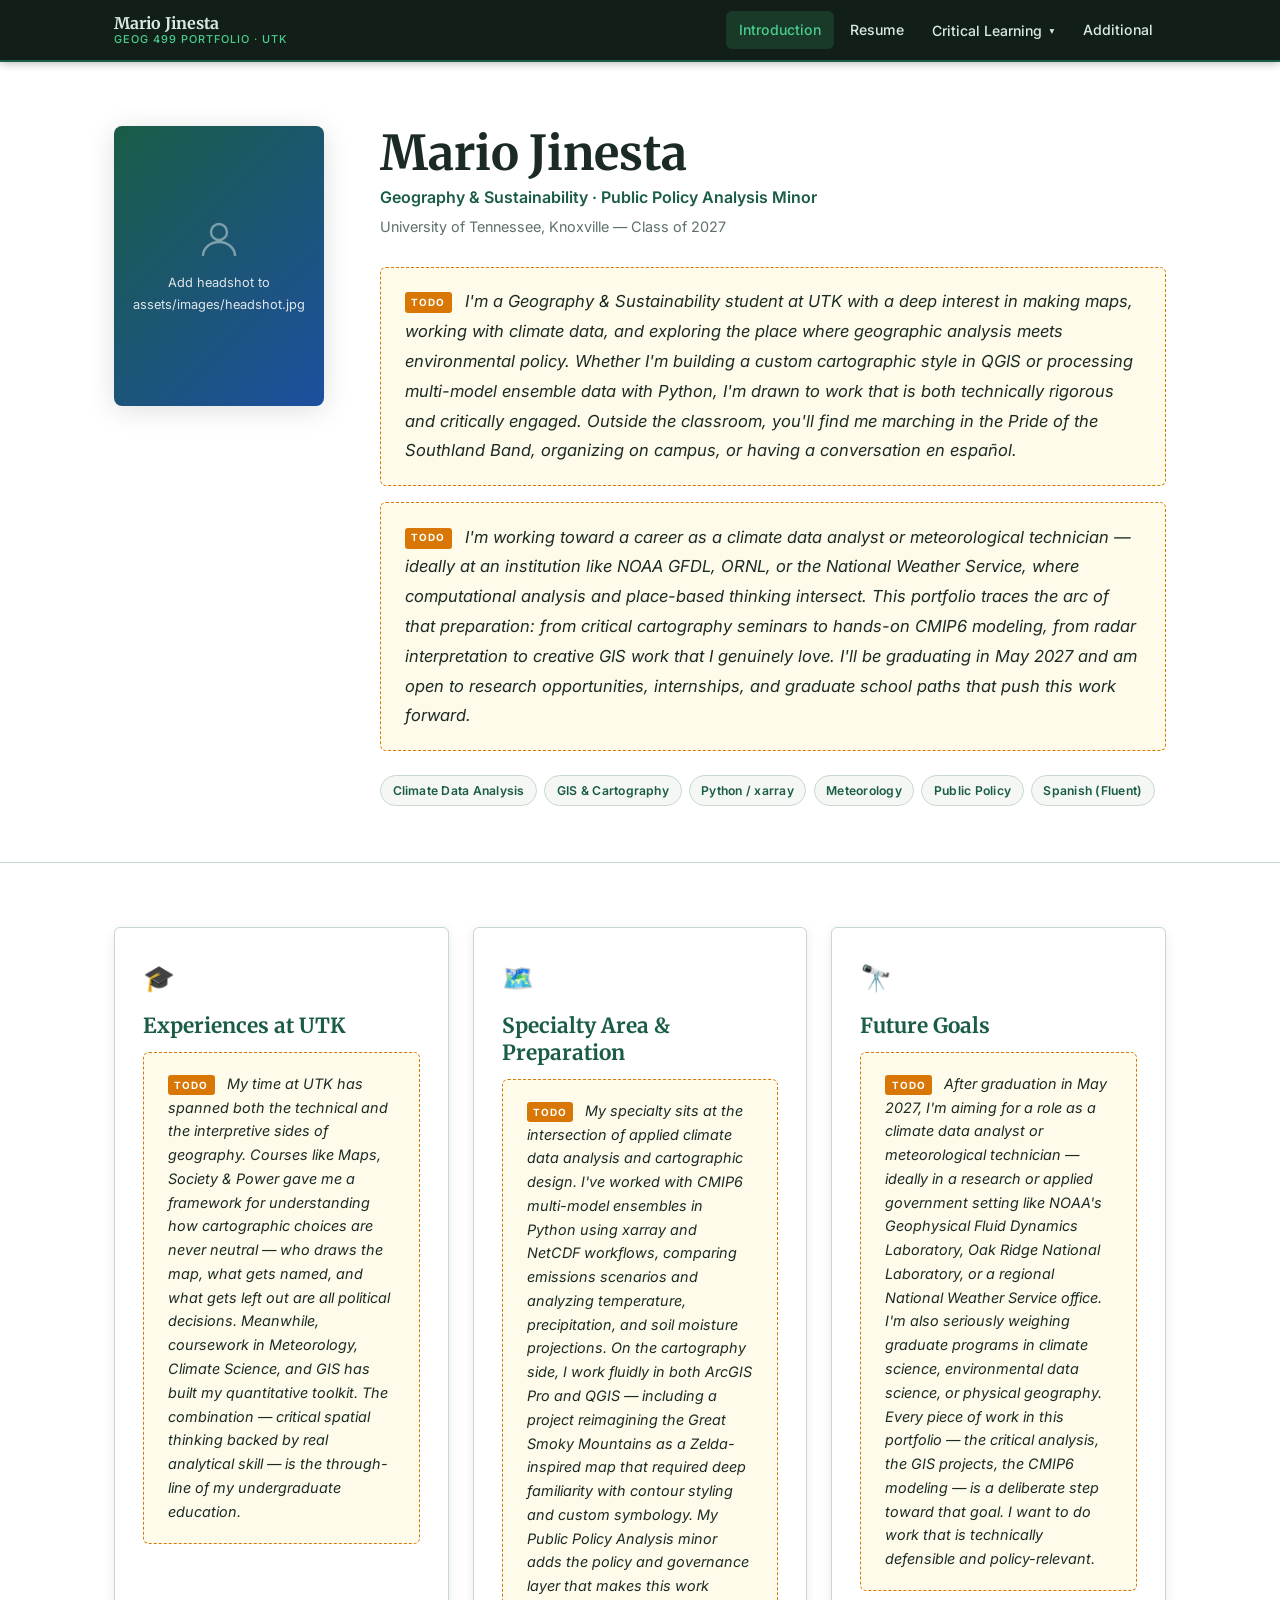
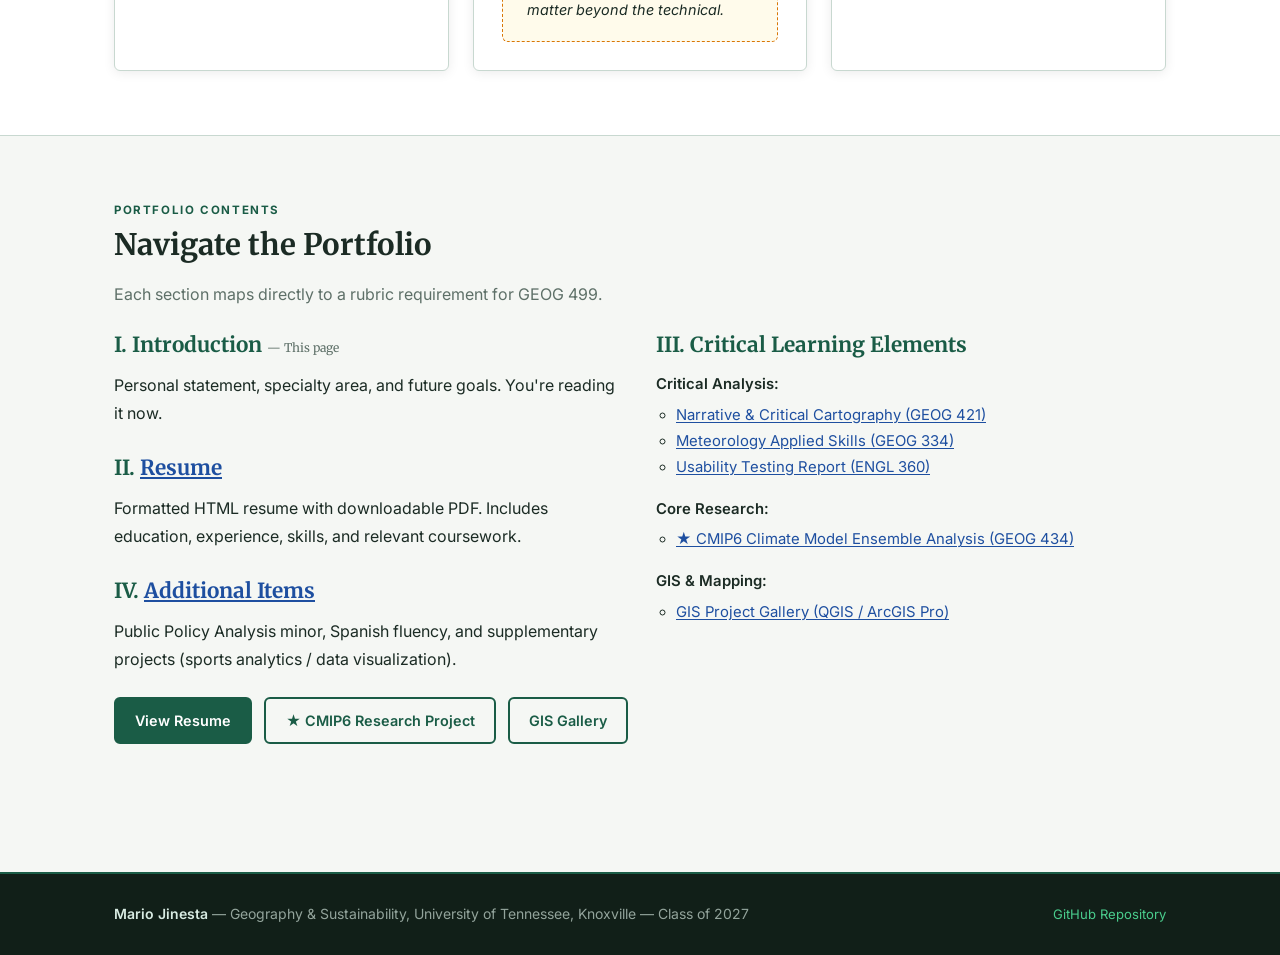
==== index.html @ cf000ffb "initial portfolio commit" ====
<!DOCTYPE html>
<html lang="en">
<head>
  <meta charset="UTF-8">
  <meta name="viewport" content="width=device-width, initial-scale=1.0">
  <title>Mario Jinesta — GEOG 499 Portfolio</title>
  <meta name="description" content="Electronic portfolio of Mario Jinesta, Geography &amp; Sustainability, University of Tennessee Knoxville, Class of 2027.">
  <link rel="preconnect" href="https://fonts.googleapis.com">
  <link rel="preconnect" href="https://fonts.gstatic.com" crossorigin>
  <link href="https://fonts.googleapis.com/css2?family=Merriweather:ital,wght@0,400;0,700;1,400&family=Inter:wght@400;500;600;700&display=swap" rel="stylesheet">
  <link rel="stylesheet" href="css/style.css">
</head>
<body>

<!-- ═══════════════════════════════════════ NAVIGATION ═══ -->
<nav class="site-nav" aria-label="Main navigation">
  <div class="nav-inner">
    <a href="index.html" class="nav-brand">
      Mario Jinesta
      <span>GEOG 499 Portfolio · UTK</span>
    </a>
    <ul class="nav-links" role="list">
      <li><a href="index.html" class="active">Introduction</a></li>
      <li><a href="resume.html">Resume</a></li>
      <li>
        <button class="nav-dropdown-btn" aria-expanded="false" aria-haspopup="true">
          Critical Learning <span class="nav-arrow">▾</span>
        </button>
        <ul class="dropdown-menu" role="list">
          <li class="dropdown-divider">Critical Analysis</li>
          <li><a href="projects/cartography.html">Narrative &amp; Critical Cartography</a></li>
          <li><a href="projects/meteorology.html">Meteorology Applied Skills</a></li>
          <li><a href="projects/usability.html">Usability Testing Report</a></li>
          <li class="dropdown-divider">Core Research</li>
          <li><a href="projects/cmip6.html"><span class="drop-star">★ </span>CMIP6 Climate Analysis</a></li>
          <li class="dropdown-divider">GIS &amp; Mapping</li>
          <li><a href="projects/gis.html">GIS Project Gallery</a></li>
        </ul>
      </li>
      <li><a href="additional.html">Additional</a></li>
    </ul>
    <button class="nav-hamburger" aria-label="Toggle navigation menu" aria-expanded="false">
      <span></span><span></span><span></span>
    </button>
  </div>
</nav>

<!-- ═══════════════════════════════════════════ HERO ═══ -->
<section class="hero" aria-label="Introduction">
  <div class="hero-inner container">

    <!-- Photo -->
    <div class="hero-photo">
      <!-- TODO: [MJ] Replace with your actual headshot.
           Rename your photo file to "headshot.jpg" (or .png/.webp)
           and place it in assets/images/. Then swap the placeholder
           div below for: <img src="assets/images/headshot.jpg" alt="Mario Jinesta"> -->
      <div class="hero-photo-ph" role="img" aria-label="Headshot placeholder">
        <svg width="48" height="48" viewBox="0 0 24 24" fill="none" stroke="currentColor" stroke-width="1.2" aria-hidden="true">
          <circle cx="12" cy="8" r="4"/><path d="M4 20c0-4 3.6-7 8-7s8 3 8 7"/>
        </svg>
        <span>Add headshot to<br>assets/images/headshot.jpg</span>
      </div>
    </div>

    <!-- Text -->
    <div class="hero-content">
      <h1 class="hero-name">Mario Jinesta</h1>
      <p class="hero-subtitle">Geography &amp; Sustainability · Public Policy Analysis Minor</p>
      <p class="hero-institution">University of Tennessee, Knoxville &mdash; Class of 2027</p>

      <div class="hero-bio">
        <!-- TODO: [MJ] Replace the two placeholder paragraphs below with your personal statement.
             Keep it to 2 paragraphs max. First: who you are, what you study, what excites you
             (maps, climate data, the intersection of geography/policy/environment, Spanish fluency,
             marching band, organizing). Second: forward-looking — where you want to go. -->
        <p class="placeholder">
          I'm a Geography &amp; Sustainability student at UTK with a deep interest in making maps, working with climate data, and exploring the place where geographic analysis meets environmental policy. Whether I'm building a custom cartographic style in QGIS or processing multi-model ensemble data with Python, I'm drawn to work that is both technically rigorous and critically engaged. Outside the classroom, you'll find me marching in the Pride of the Southland Band, organizing on campus, or having a conversation en español.
        </p>
        <p class="placeholder">
          I'm working toward a career as a climate data analyst or meteorological technician — ideally at an institution like NOAA GFDL, ORNL, or the National Weather Service, where computational analysis and place-based thinking intersect. This portfolio traces the arc of that preparation: from critical cartography seminars to hands-on CMIP6 modeling, from radar interpretation to creative GIS work that I genuinely love. I'll be graduating in May 2027 and am open to research opportunities, internships, and graduate school paths that push this work forward.
        </p>
      </div>

      <div class="hero-tags" aria-label="Areas of focus">
        <span class="tag">Climate Data Analysis</span>
        <span class="tag">GIS &amp; Cartography</span>
        <span class="tag">Python / xarray</span>
        <span class="tag">Meteorology</span>
        <span class="tag">Public Policy</span>
        <span class="tag">Spanish (Fluent)</span>
      </div>
    </div>

  </div>
</section>

<!-- ══════════════════════════ THREE SUBSECTIONS (CARDS) ═══ -->
<section class="section section--alt" aria-labelledby="subsections-heading">
  <div class="container">
    <h2 id="subsections-heading" class="visually-hidden">About</h2>
    <div class="grid-3">

      <!-- Card 1: Experiences at UTK -->
      <article class="card">
        <div class="card-icon" aria-hidden="true">🎓</div>
        <h3>Experiences at UTK</h3>
        <!-- TODO: [MJ] One paragraph going a layer deeper on your coursework:
             Maps Society & Power, Meteorology, Climate Science, GIS.
             Emphasize the through-line of being both technical and critical. -->
        <p class="placeholder">
          My time at UTK has spanned both the technical and the interpretive sides of geography. Courses like Maps, Society &amp; Power gave me a framework for understanding how cartographic choices are never neutral — who draws the map, what gets named, and what gets left out are all political decisions. Meanwhile, coursework in Meteorology, Climate Science, and GIS has built my quantitative toolkit. The combination — critical spatial thinking backed by real analytical skill — is the through-line of my undergraduate education.
        </p>
      </article>

      <!-- Card 2: Specialty Area & Preparation -->
      <article class="card">
        <div class="card-icon" aria-hidden="true">🗺️</div>
        <h3>Specialty Area &amp; Preparation</h3>
        <!-- TODO: [MJ] One paragraph on applied climate data analysis and cartographic design.
             Mention Python/xarray/CMIP6, ArcGIS/QGIS, the Zelda/Smokies map,
             meteorology skills, policy minor. -->
        <p class="placeholder">
          My specialty sits at the intersection of applied climate data analysis and cartographic design. I've worked with CMIP6 multi-model ensembles in Python using xarray and NetCDF workflows, comparing emissions scenarios and analyzing temperature, precipitation, and soil moisture projections. On the cartography side, I work fluidly in both ArcGIS Pro and QGIS — including a project reimagining the Great Smoky Mountains as a Zelda-inspired map that required deep familiarity with contour styling and custom symbology. My Public Policy Analysis minor adds the policy and governance layer that makes this work matter beyond the technical.
        </p>
      </article>

      <!-- Card 3: Future Goals -->
      <article class="card">
        <div class="card-icon" aria-hidden="true">🔭</div>
        <h3>Future Goals</h3>
        <!-- TODO: [MJ] One paragraph on your career direction:
             Climate data analyst, meteorological technician, NOAA GFDL,
             ORNL, NWS, possible grad school. Show how the portfolio builds toward it. -->
        <p class="placeholder">
          After graduation in May 2027, I'm aiming for a role as a climate data analyst or meteorological technician — ideally in a research or applied government setting like NOAA's Geophysical Fluid Dynamics Laboratory, Oak Ridge National Laboratory, or a regional National Weather Service office. I'm also seriously weighing graduate programs in climate science, environmental data science, or physical geography. Every piece of work in this portfolio — the critical analysis, the GIS projects, the CMIP6 modeling — is a deliberate step toward that goal. I want to do work that is technically defensible and policy-relevant.
        </p>
      </article>

    </div>
  </div>
</section>

<!-- ════════════════════════════════ PORTFOLIO OVERVIEW ═══ -->
<section class="section" aria-labelledby="portfolio-nav-heading">
  <div class="container">
    <span class="section-label">Portfolio Contents</span>
    <h2 id="portfolio-nav-heading">Navigate the Portfolio</h2>
    <p class="text-muted mb-3">Each section maps directly to a rubric requirement for GEOG 499.</p>

    <div class="grid-2">
      <div>
        <h3 style="color:var(--col-primary); margin-bottom:.75rem;">I. Introduction <small style="font-size:.75rem; font-weight:400; color:var(--col-text-muted);">— This page</small></h3>
        <p>Personal statement, specialty area, and future goals. You're reading it now.</p>

        <h3 style="color:var(--col-primary); margin-bottom:.75rem; margin-top:1.75rem;">II. <a href="resume.html">Resume</a></h3>
        <p>Formatted HTML resume with downloadable PDF. Includes education, experience, skills, and relevant coursework.</p>

        <h3 style="color:var(--col-primary); margin-bottom:.75rem; margin-top:1.75rem;">IV. <a href="additional.html">Additional Items</a></h3>
        <p>Public Policy Analysis minor, Spanish fluency, and supplementary projects (sports analytics / data visualization).</p>
      </div>

      <div>
        <h3 style="color:var(--col-primary); margin-bottom:.75rem;">III. Critical Learning Elements</h3>
        <ul style="font-size:.93rem; list-style:none; padding:0; display:flex; flex-direction:column; gap:.5rem;">
          <li><strong>Critical Analysis:</strong>
            <ul style="padding-left:1.25rem; margin-top:.3rem;">
              <li><a href="projects/cartography.html">Narrative &amp; Critical Cartography (GEOG 421)</a></li>
              <li><a href="projects/meteorology.html">Meteorology Applied Skills (GEOG 334)</a></li>
              <li><a href="projects/usability.html">Usability Testing Report (ENGL 360)</a></li>
            </ul>
          </li>
          <li style="margin-top:.5rem;"><strong>Core Research:</strong>
            <ul style="padding-left:1.25rem; margin-top:.3rem;">
              <li><a href="projects/cmip6.html">★ CMIP6 Climate Model Ensemble Analysis (GEOG 434)</a></li>
            </ul>
          </li>
          <li style="margin-top:.5rem;"><strong>GIS &amp; Mapping:</strong>
            <ul style="padding-left:1.25rem; margin-top:.3rem;">
              <li><a href="projects/gis.html">GIS Project Gallery (QGIS / ArcGIS Pro)</a></li>
            </ul>
          </li>
        </ul>
      </div>
    </div>

    <div class="btn-group">
      <a href="resume.html" class="btn btn-primary">View Resume</a>
      <a href="projects/cmip6.html" class="btn btn-outline">★ CMIP6 Research Project</a>
      <a href="projects/gis.html" class="btn btn-outline">GIS Gallery</a>
    </div>
  </div>
</section>

<!-- ══════════════════════════════════════════ FOOTER ═══ -->
<footer class="site-footer">
  <div class="footer-inner">
    <div class="footer-left">
      <strong>Mario Jinesta</strong> &mdash; Geography &amp; Sustainability, University of Tennessee, Knoxville &mdash; Class of 2027
    </div>
    <div class="footer-right">
      <!-- TODO: [MJ] Replace USERNAME with your GitHub username -->
      <a href="https://github.com/USERNAME/portfolio" target="_blank" rel="noopener">GitHub Repository</a>
    </div>
  </div>
</footer>

<script src="js/main.js"></script>
</body>
</html>
---- css/style.css ----
/* ============================================================
   GEOG 499 Portfolio — Mario Jinesta, UTK
   style.css
   ============================================================ */

/* ── 1. Variables ─────────────────────────────────────────── */
:root {
  --col-bg:          #f5f7f4;
  --col-surface:     #ffffff;
  --col-text:        #1b2b24;
  --col-text-muted:  #5e7068;
  --col-primary:     #1a5c46;
  --col-primary-h:   #135038;
  --col-accent:      #1e4fa0;
  --col-accent-lt:   #e8f0fc;
  --col-border:      #c8d8d0;
  --col-nav:         #111f18;
  --col-nav-text:    #d8ebe2;
  --col-nav-accent:  #4acd8d;
  --col-ph-bg:       #fffbeb;
  --col-ph-border:   #d97706;

  --font-heading: 'Merriweather', Georgia, 'Times New Roman', serif;
  --font-body:    'Inter', system-ui, -apple-system, sans-serif;

  --max-w:    1100px;
  --nav-h:    62px;
  --radius:   6px;
  --shadow:   0 2px 12px rgba(0,0,0,.08);
  --shadow-lg:0 4px 28px rgba(0,0,0,.13);
  --trans:    200ms ease;
}

/* ── 2. Reset & Base ──────────────────────────────────────── */
*, *::before, *::after { box-sizing: border-box; margin: 0; padding: 0; }
img, video { max-width: 100%; height: auto; display: block; }
a { color: var(--col-accent); text-decoration: underline; text-underline-offset: 2px; }
a:hover { color: var(--col-primary); }
ul, ol { padding-left: 1.5rem; }
html { scroll-behavior: smooth; font-size: 16px; }

body {
  background: var(--col-bg);
  color: var(--col-text);
  font-family: var(--font-body);
  font-size: 1rem;
  line-height: 1.75;
  padding-top: var(--nav-h);
}

/* ── 3. Typography ────────────────────────────────────────── */
h1, h2, h3, h4 {
  font-family: var(--font-heading);
  line-height: 1.3;
  color: var(--col-text);
  margin-bottom: .5em;
}
h1 { font-size: clamp(1.8rem, 4vw, 2.6rem); }
h2 { font-size: clamp(1.35rem, 3vw, 1.85rem); }
h3 { font-size: clamp(1.05rem, 2.5vw, 1.3rem); }
h4 { font-size: 1rem; font-weight: 700; }
p  { margin-bottom: 1rem; }
p:last-child { margin-bottom: 0; }
small { font-size: .85rem; color: var(--col-text-muted); }
strong { font-weight: 600; }

.section-label {
  font-size: .72rem;
  font-weight: 700;
  letter-spacing: .14em;
  text-transform: uppercase;
  color: var(--col-primary);
  display: block;
  margin-bottom: .4rem;
}

/* ── 4. Layout ────────────────────────────────────────────── */
.container { max-width: var(--max-w); margin: 0 auto; padding: 0 1.5rem; }
.section { padding: 4rem 0; }
.section + .section { border-top: 1px solid var(--col-border); }
.section--alt { background: var(--col-surface); }

.grid-3 {
  display: grid;
  grid-template-columns: repeat(3, 1fr);
  gap: 1.5rem;
}
.grid-2 {
  display: grid;
  grid-template-columns: 1fr 1fr;
  gap: 2rem;
  align-items: start;
}

/* ── 5. Navigation ────────────────────────────────────────── */
.site-nav {
  position: fixed;
  top: 0; left: 0; right: 0;
  height: var(--nav-h);
  background: var(--col-nav);
  z-index: 1000;
  display: flex;
  align-items: center;
  border-bottom: 2px solid var(--col-primary);
  box-shadow: 0 2px 8px rgba(0,0,0,.25);
}
.nav-inner {
  display: flex;
  align-items: center;
  justify-content: space-between;
  width: 100%;
  max-width: var(--max-w);
  margin: 0 auto;
  padding: 0 1.5rem;
}
.nav-brand {
  font-family: var(--font-heading);
  color: var(--col-nav-text);
  text-decoration: none;
  font-size: 1rem;
  font-weight: 700;
  line-height: 1.2;
}
.nav-brand span {
  display: block;
  font-family: var(--font-body);
  font-size: .68rem;
  font-weight: 500;
  color: var(--col-nav-accent);
  letter-spacing: .09em;
  text-transform: uppercase;
}
.nav-links {
  display: flex;
  align-items: center;
  gap: .15rem;
  list-style: none;
  padding: 0;
}
.nav-links > li { position: relative; }

.nav-links > li > a,
.nav-dropdown-btn {
  display: inline-flex;
  align-items: center;
  gap: .3rem;
  padding: .42rem .82rem;
  color: var(--col-nav-text);
  text-decoration: none;
  font-size: .88rem;
  font-weight: 500;
  border-radius: var(--radius);
  border: none;
  background: none;
  cursor: pointer;
  white-space: nowrap;
  transition: background var(--trans), color var(--trans);
  font-family: var(--font-body);
}
.nav-links > li > a:hover,
.nav-dropdown-btn:hover {
  background: rgba(255,255,255,.1);
  color: var(--col-nav-accent);
}
.nav-links > li > a.active { background: rgba(74,205,141,.15); color: var(--col-nav-accent); }
.nav-arrow { font-size: .6rem; margin-left: .15rem; transition: transform var(--trans); }
.nav-links li.open .nav-arrow { transform: rotate(180deg); }

/* Dropdown */
.dropdown-menu {
  position: absolute;
  top: calc(100% + 6px);
  left: 50%;
  transform: translateX(-50%);
  background: var(--col-surface);
  border: 1px solid var(--col-border);
  border-radius: var(--radius);
  box-shadow: var(--shadow-lg);
  min-width: 260px;
  display: none;
  padding: .5rem 0;
  z-index: 1001;
  list-style: none;
}
.nav-links li.open .dropdown-menu { display: block; }
.dropdown-menu li > a {
  display: block;
  padding: .48rem 1.2rem;
  color: var(--col-text);
  text-decoration: none;
  font-size: .875rem;
  font-weight: 500;
  transition: background var(--trans), color var(--trans);
  white-space: nowrap;
}
.dropdown-menu li > a:hover { background: var(--col-accent-lt); color: var(--col-accent); }
.dropdown-menu li > a.active { color: var(--col-primary); font-weight: 600; }

.dropdown-divider {
  padding: .55rem 1.2rem .2rem;
  font-size: .68rem;
  font-weight: 700;
  letter-spacing: .1em;
  text-transform: uppercase;
  color: var(--col-text-muted);
  border-top: 1px solid var(--col-border);
  margin-top: .2rem;
  pointer-events: none;
}
.dropdown-divider:first-child { border-top: none; margin-top: 0; }
.drop-star { color: var(--col-primary); }

/* Hamburger */
.nav-hamburger {
  display: none;
  flex-direction: column;
  gap: 5px;
  padding: 8px;
  background: none;
  border: none;
  cursor: pointer;
}
.nav-hamburger span {
  display: block;
  width: 24px;
  height: 2px;
  background: var(--col-nav-text);
  border-radius: 2px;
  transition: transform var(--trans), opacity var(--trans);
}

/* ── 6. Page Header ───────────────────────────────────────── */
.page-header {
  background: var(--col-nav);
  padding: 3rem 0 2.5rem;
}
.breadcrumb {
  display: flex;
  gap: .4rem;
  align-items: center;
  font-size: .78rem;
  color: rgba(216,235,226,.55);
  margin-bottom: .75rem;
}
.breadcrumb a { color: var(--col-nav-accent); text-decoration: none; }
.breadcrumb a:hover { text-decoration: underline; }
.breadcrumb-sep { opacity: .4; }
.page-header h1 { color: #fff; margin-bottom: .4rem; }
.page-meta {
  font-size: .875rem;
  color: var(--col-nav-accent);
  font-weight: 600;
  margin-bottom: .6rem;
}
.page-desc {
  color: rgba(216,235,226,.8);
  font-size: .97rem;
  max-width: 680px;
  line-height: 1.65;
}
.category-badge {
  display: inline-block;
  padding: .18rem .65rem;
  background: rgba(74,205,141,.18);
  border: 1px solid rgba(74,205,141,.35);
  color: var(--col-nav-accent);
  border-radius: 999px;
  font-size: .7rem;
  font-weight: 700;
  letter-spacing: .1em;
  text-transform: uppercase;
  margin-bottom: .75rem;
}

/* ── 7. Hero (Index Page) ─────────────────────────────────── */
.hero {
  background: var(--col-surface);
  padding: 4rem 0 3.5rem;
  border-bottom: 1px solid var(--col-border);
}
.hero-inner {
  display: flex;
  gap: 3.5rem;
  align-items: flex-start;
}
.hero-photo { flex-shrink: 0; width: 210px; }
.hero-photo img {
  width: 100%;
  border-radius: 8px;
  box-shadow: var(--shadow-lg);
  object-fit: cover;
  aspect-ratio: 3/4;
}
.hero-photo-ph {
  width: 100%;
  aspect-ratio: 3/4;
  border-radius: 8px;
  background: linear-gradient(135deg, var(--col-primary) 0%, var(--col-accent) 100%);
  display: flex;
  align-items: center;
  justify-content: center;
  flex-direction: column;
  gap: .5rem;
  color: rgba(255,255,255,.85);
  font-size: .8rem;
  text-align: center;
  padding: 1rem;
  box-shadow: var(--shadow-lg);
}
.hero-photo-ph svg { opacity: .5; }

.hero-content { flex: 1; }
.hero-name {
  font-size: clamp(2rem, 5vw, 3rem);
  font-family: var(--font-heading);
  color: var(--col-text);
  margin-bottom: .1rem;
  line-height: 1.15;
}
.hero-subtitle { font-size: 1rem; color: var(--col-primary); font-weight: 600; margin-bottom: .2rem; }
.hero-institution { font-size: .9rem; color: var(--col-text-muted); margin-bottom: 1.75rem; }
.hero-bio p { font-size: 1.035rem; line-height: 1.8; margin-bottom: 1rem; }

.hero-tags { display: flex; flex-wrap: wrap; gap: .45rem; margin-top: 1.5rem; }
.tag {
  display: inline-block;
  padding: .22rem .72rem;
  border-radius: 999px;
  font-size: .76rem;
  font-weight: 600;
  background: var(--col-bg);
  color: var(--col-primary);
  border: 1px solid var(--col-border);
  letter-spacing: .02em;
}

/* ── 8. Cards ─────────────────────────────────────────────── */
.card {
  background: var(--col-surface);
  border: 1px solid var(--col-border);
  border-radius: var(--radius);
  padding: 1.75rem;
  box-shadow: var(--shadow);
  transition: box-shadow var(--trans), transform var(--trans);
}
.card:hover { box-shadow: var(--shadow-lg); transform: translateY(-2px); }
.card-icon { font-size: 1.6rem; margin-bottom: .75rem; }
.card h3 { color: var(--col-primary); margin-bottom: .75rem; }

/* ── 9. Content Sections ──────────────────────────────────── */
.content-section { padding: 3rem 0; }
.content-section + .content-section { border-top: 1px solid var(--col-border); }
.content-section--alt { background: var(--col-surface); }

.subsection { margin-bottom: 2.5rem; }
.subsection:last-child { margin-bottom: 0; }
.subsection h3 { color: var(--col-primary); margin-bottom: .75rem; }

/* Research sidebar layout */
.research-layout { display: grid; grid-template-columns: 1fr 300px; gap: 3rem; align-items: start; }
.sidebar-card {
  background: var(--col-bg);
  border: 1px solid var(--col-border);
  border-radius: var(--radius);
  padding: 1.4rem 1.5rem;
  position: sticky;
  top: calc(var(--nav-h) + 1.5rem);
}
.sidebar-card h4 {
  font-size: .72rem;
  font-weight: 700;
  letter-spacing: .12em;
  text-transform: uppercase;
  color: var(--col-text-muted);
  border-bottom: 1px solid var(--col-border);
  padding-bottom: .5rem;
  margin-bottom: 1rem;
}
.meta-list { list-style: none; padding: 0; }
.meta-list li {
  display: flex;
  flex-direction: column;
  margin-bottom: .9rem;
}
.meta-list li:last-child { margin-bottom: 0; }
.meta-label {
  font-size: .68rem;
  font-weight: 700;
  letter-spacing: .1em;
  text-transform: uppercase;
  color: var(--col-text-muted);
  margin-bottom: .15rem;
}
.meta-value { font-size: .875rem; color: var(--col-text); }

/* Tech tags */
.tech-tags { display: flex; flex-wrap: wrap; gap: .35rem; margin: .75rem 0; }
.tech-tag {
  display: inline-block;
  padding: .18rem .55rem;
  background: var(--col-bg);
  border: 1px solid var(--col-border);
  border-radius: 4px;
  font-size: .75rem;
  font-weight: 500;
  color: var(--col-text);
  font-family: 'Courier New', monospace;
}

/* Key stats bar */
.stats-bar {
  display: flex;
  gap: 2rem;
  flex-wrap: wrap;
  background: var(--col-surface);
  border: 1px solid var(--col-border);
  border-radius: var(--radius);
  padding: 1.25rem 1.75rem;
  margin: 2rem 0;
}
.stat-item { display: flex; flex-direction: column; }
.stat-value {
  font-size: 1.5rem;
  font-weight: 700;
  font-family: var(--font-heading);
  color: var(--col-primary);
  line-height: 1.1;
}
.stat-label { font-size: .75rem; color: var(--col-text-muted); margin-top: .1rem; }

/* ── 10. Buttons ──────────────────────────────────────────── */
.btn {
  display: inline-flex;
  align-items: center;
  gap: .4rem;
  padding: .58rem 1.2rem;
  border-radius: var(--radius);
  font-size: .9rem;
  font-weight: 600;
  font-family: var(--font-body);
  text-decoration: none;
  cursor: pointer;
  border: 2px solid transparent;
  transition: all var(--trans);
  white-space: nowrap;
}
.btn-primary { background: var(--col-primary); color: #fff; border-color: var(--col-primary); }
.btn-primary:hover { background: var(--col-primary-h); border-color: var(--col-primary-h); color: #fff; }
.btn-outline { background: transparent; color: var(--col-primary); border-color: var(--col-primary); }
.btn-outline:hover { background: var(--col-primary); color: #fff; }
.btn-accent { background: var(--col-accent); color: #fff; border-color: var(--col-accent); }
.btn-accent:hover { background: #163d82; border-color: #163d82; color: #fff; }
.btn-group { display: flex; gap: .75rem; flex-wrap: wrap; margin-top: 1.5rem; }

/* ── 11. Resume ───────────────────────────────────────────── */
.resume-wrap { max-width: 800px; margin: 0 auto; }
.resume-name-block {
  background: var(--col-surface);
  border: 1px solid var(--col-border);
  border-radius: var(--radius);
  padding: 2rem 2.5rem;
  margin-bottom: 1.25rem;
  text-align: center;
}
.resume-name-block h1 { font-size: 2.1rem; margin-bottom: .2rem; }
.resume-contacts {
  display: flex;
  justify-content: center;
  flex-wrap: wrap;
  gap: .5rem 1.2rem;
  font-size: .875rem;
  color: var(--col-text-muted);
  margin-top: .35rem;
}
.resume-contacts a { color: var(--col-accent); }

.resume-section {
  background: var(--col-surface);
  border: 1px solid var(--col-border);
  border-radius: var(--radius);
  padding: 1.6rem 2.5rem;
  margin-bottom: 1rem;
}
.resume-section > h2 {
  font-family: var(--font-body);
  font-size: .78rem;
  font-weight: 700;
  letter-spacing: .15em;
  text-transform: uppercase;
  color: var(--col-primary);
  border-bottom: 2px solid var(--col-primary);
  padding-bottom: .35rem;
  margin-bottom: 1.25rem;
}

.resume-entry { margin-bottom: 1.25rem; }
.resume-entry:last-child { margin-bottom: 0; }
.resume-entry-header { display: flex; justify-content: space-between; align-items: baseline; gap: 1rem; flex-wrap: wrap; }
.resume-entry-title { font-weight: 600; font-size: .95rem; }
.resume-entry-date { font-size: .83rem; color: var(--col-text-muted); white-space: nowrap; }
.resume-entry-sub { font-style: italic; color: var(--col-text-muted); font-size: .875rem; margin: .1rem 0 .4rem; }
.resume-entry ul { font-size: .875rem; }
.resume-entry ul li { margin-bottom: .25rem; }

.skills-grid { display: grid; grid-template-columns: repeat(auto-fill, minmax(185px, 1fr)); gap: 1rem; }
.skill-group dt { font-weight: 600; font-size: .85rem; color: var(--col-primary); margin-bottom: .2rem; }
.skill-group dd { font-size: .855rem; color: var(--col-text-muted); }

/* ── 12. GIS Gallery ──────────────────────────────────────── */
.gis-hero-card {
  background: var(--col-surface);
  border: 1px solid var(--col-border);
  border-radius: var(--radius);
  overflow: hidden;
  box-shadow: var(--shadow-lg);
  margin-bottom: 3rem;
}
.gis-hero-img {
  width: 100%;
  max-height: 540px;
  object-fit: cover;
  cursor: zoom-in;
  display: block;
}
.gis-hero-caption {
  padding: 1.6rem 2rem;
  display: grid;
  grid-template-columns: 1fr auto;
  gap: 1rem;
  align-items: start;
}
.gis-hero-caption h2 { margin-bottom: .3rem; }

.map-grid { display: grid; grid-template-columns: repeat(auto-fill, minmax(280px, 1fr)); gap: 1.4rem; }
.map-card {
  background: var(--col-surface);
  border: 1px solid var(--col-border);
  border-radius: var(--radius);
  overflow: hidden;
  box-shadow: var(--shadow);
  transition: box-shadow var(--trans), transform var(--trans);
}
.map-card:hover { box-shadow: var(--shadow-lg); transform: translateY(-2px); }
.map-card-img { width: 100%; aspect-ratio: 4/3; object-fit: cover; cursor: zoom-in; background: var(--col-bg); display: block; }
.map-card-ph {
  width: 100%;
  aspect-ratio: 4/3;
  background: linear-gradient(135deg, #dde8dd, #c5d5e0);
  display: flex;
  align-items: center;
  justify-content: center;
  flex-direction: column;
  gap: .4rem;
  color: var(--col-text-muted);
  font-size: .78rem;
  text-align: center;
  padding: 1rem;
}
.map-card-body { padding: 1.2rem; }
.map-card-course { font-size: .72rem; color: var(--col-primary); font-weight: 700; text-transform: uppercase; letter-spacing: .07em; margin-bottom: .3rem; }
.map-card-body h3 { font-size: .97rem; margin-bottom: .35rem; }
.map-card-desc { font-size: .85rem; color: var(--col-text-muted); margin: 0; }

/* ── 13. Figure Gallery ───────────────────────────────────── */
.figure-grid { display: grid; grid-template-columns: repeat(auto-fill, minmax(240px, 1fr)); gap: 1.2rem; margin: 1.5rem 0; }
.figure-item { border: 1px solid var(--col-border); border-radius: var(--radius); overflow: hidden; background: var(--col-surface); }
.figure-item img { width: 100%; aspect-ratio: 4/3; object-fit: cover; cursor: zoom-in; display: block; }
.figure-ph {
  width: 100%;
  aspect-ratio: 4/3;
  background: linear-gradient(135deg, #dde8dd, #c5d8e0);
  display: flex;
  align-items: center;
  justify-content: center;
  font-size: .78rem;
  color: var(--col-text-muted);
  text-align: center;
  padding: 1rem;
  cursor: pointer;
}
.figure-caption { padding: .65rem 1rem; font-size: .8rem; color: var(--col-text-muted); font-style: italic; }

/* ── 14. Lightbox ─────────────────────────────────────────── */
.lightbox-overlay {
  display: none;
  position: fixed;
  inset: 0;
  background: rgba(0,0,0,.92);
  z-index: 9999;
  align-items: center;
  justify-content: center;
  padding: 1.5rem;
}
.lightbox-overlay.active { display: flex; animation: lb-in 150ms ease; }
@keyframes lb-in { from { opacity: 0; } to { opacity: 1; } }

.lightbox-content { position: relative; max-width: 92vw; max-height: 92vh; display: flex; flex-direction: column; align-items: center; gap: .9rem; }
.lightbox-img { max-width: 100%; max-height: 82vh; object-fit: contain; border-radius: 4px; box-shadow: 0 0 80px rgba(0,0,0,.5); }
.lightbox-close {
  position: absolute;
  top: -2.75rem; right: -1rem;
  background: none; border: none;
  color: #fff; font-size: 2.2rem;
  cursor: pointer; opacity: .75;
  transition: opacity var(--trans);
  line-height: 1;
}
.lightbox-close:hover { opacity: 1; }
.lightbox-caption { color: rgba(255,255,255,.8); font-size: .875rem; text-align: center; max-width: 600px; }

/* ── 15. Placeholders ─────────────────────────────────────── */
.placeholder {
  background: var(--col-ph-bg);
  border: 1.5px dashed var(--col-ph-border);
  border-radius: var(--radius);
  padding: 1.2rem 1.5rem;
  color: var(--col-text);
  font-style: italic;
  font-size: .9rem;
  line-height: 1.65;
  margin-bottom: 1rem;
}
.placeholder::before {
  content: "TODO";
  display: inline-block;
  background: var(--col-ph-border);
  color: #fff;
  font-size: .62rem;
  font-weight: 700;
  font-style: normal;
  letter-spacing: .1em;
  padding: .1rem .4rem;
  border-radius: 3px;
  margin-right: .5rem;
  vertical-align: middle;
}
.placeholder-img {
  width: 100%;
  min-height: 180px;
  background: linear-gradient(135deg, var(--col-bg), var(--col-border));
  border: 1.5px dashed var(--col-ph-border);
  border-radius: var(--radius);
  display: flex;
  align-items: center;
  justify-content: center;
  flex-direction: column;
  gap: .5rem;
  color: var(--col-text-muted);
  font-size: .82rem;
  text-align: center;
  padding: 2rem;
  margin-bottom: 1rem;
}

/* ── 16. Info & Callout Boxes ─────────────────────────────── */
.info-box {
  background: var(--col-accent-lt);
  border-left: 4px solid var(--col-accent);
  border-radius: 0 var(--radius) var(--radius) 0;
  padding: 1.1rem 1.4rem;
  margin: 1.5rem 0;
  font-size: .92rem;
}
.info-box p { margin: 0; }

.highlight-box {
  background: linear-gradient(135deg, rgba(26,92,70,.06), rgba(30,79,160,.06));
  border: 1px solid var(--col-border);
  border-radius: var(--radius);
  padding: 1.5rem 2rem;
  margin: 1.5rem 0;
}

/* ── 17. Additional Page ──────────────────────────────────── */
.additional-item { padding: 2.5rem 0; border-bottom: 1px solid var(--col-border); }
.additional-item:last-child { border-bottom: none; }
.additional-item h2 { color: var(--col-primary); margin-bottom: .75rem; }

/* ── 18. Footer ───────────────────────────────────────────── */
.site-footer {
  background: var(--col-nav);
  color: rgba(216,235,226,.65);
  padding: 1.75rem 0;
  margin-top: 4rem;
  border-top: 2px solid var(--col-primary);
}
.footer-inner {
  display: flex;
  justify-content: space-between;
  align-items: center;
  max-width: var(--max-w);
  margin: 0 auto;
  padding: 0 1.5rem;
  flex-wrap: wrap;
  gap: .75rem;
}
.footer-left { font-size: .875rem; }
.footer-left strong { color: var(--col-nav-text); }
.footer-right { font-size: .82rem; }
.footer-right a { color: var(--col-nav-accent); text-decoration: none; }
.footer-right a:hover { text-decoration: underline; }

/* ── 19. Utilities ────────────────────────────────────────── */
.visually-hidden { position: absolute; width: 1px; height: 1px; overflow: hidden; clip: rect(0,0,0,0); white-space: nowrap; }
.mt-0 { margin-top: 0; }
.mt-2 { margin-top: 1rem; }
.mt-3 { margin-top: 1.5rem; }
.mt-4 { margin-top: 2rem; }
.mb-2 { margin-bottom: 1rem; }
.mb-3 { margin-bottom: 1.5rem; }
.text-muted { color: var(--col-text-muted); }
.text-center { text-align: center; }
.fw-600 { font-weight: 600; }

/* ── 20. Responsive ───────────────────────────────────────── */
@media (max-width: 900px) {
  .grid-3 { grid-template-columns: 1fr; }
  .grid-2 { grid-template-columns: 1fr; }
  .research-layout { grid-template-columns: 1fr; }
  .sidebar-card { position: static; }

  .hero-inner { flex-direction: column; align-items: center; text-align: center; }
  .hero-photo { width: 155px; }
  .hero-tags { justify-content: center; }

  .nav-links { display: none; }
  .nav-hamburger { display: flex; }

  .nav-links.mobile-open {
    display: flex;
    flex-direction: column;
    position: fixed;
    top: var(--nav-h);
    left: 0; right: 0;
    background: var(--col-nav);
    padding: .75rem;
    gap: .15rem;
    border-bottom: 2px solid var(--col-primary);
    max-height: calc(100vh - var(--nav-h));
    overflow-y: auto;
    box-shadow: 0 8px 24px rgba(0,0,0,.3);
  }
  .nav-links.mobile-open > li > a,
  .nav-links.mobile-open .nav-dropdown-btn { width: 100%; justify-content: flex-start; padding: .65rem 1rem; }
  .dropdown-menu {
    position: static;
    transform: none;
    box-shadow: none;
    border: none;
    background: rgba(255,255,255,.05);
    border-radius: var(--radius);
    margin-left: 1rem;
    padding: .2rem 0;
  }
  .dropdown-menu li > a { color: var(--col-nav-text); }
  .dropdown-menu li > a:hover { background: rgba(255,255,255,.1); color: var(--col-nav-accent); }
  .dropdown-divider { color: rgba(216,235,226,.4); border-top-color: rgba(255,255,255,.1); }

  .resume-section { padding: 1.25rem 1.4rem; }
  .resume-name-block { padding: 1.4rem; }
  .resume-entry-header { flex-direction: column; gap: .1rem; }

  .gis-hero-caption { grid-template-columns: 1fr; }
  .footer-inner { flex-direction: column; text-align: center; }
  .stats-bar { gap: 1.25rem; }
}

@media (max-width: 600px) {
  .hero { padding: 2.5rem 0 2rem; }
  .section { padding: 2.5rem 0; }
  .content-section { padding: 2rem 0; }
  .map-grid { grid-template-columns: 1fr; }
  .figure-grid { grid-template-columns: 1fr; }
  h1 { font-size: 1.65rem; }
  h2 { font-size: 1.3rem; }
  .page-header { padding: 2rem 0 1.75rem; }
}
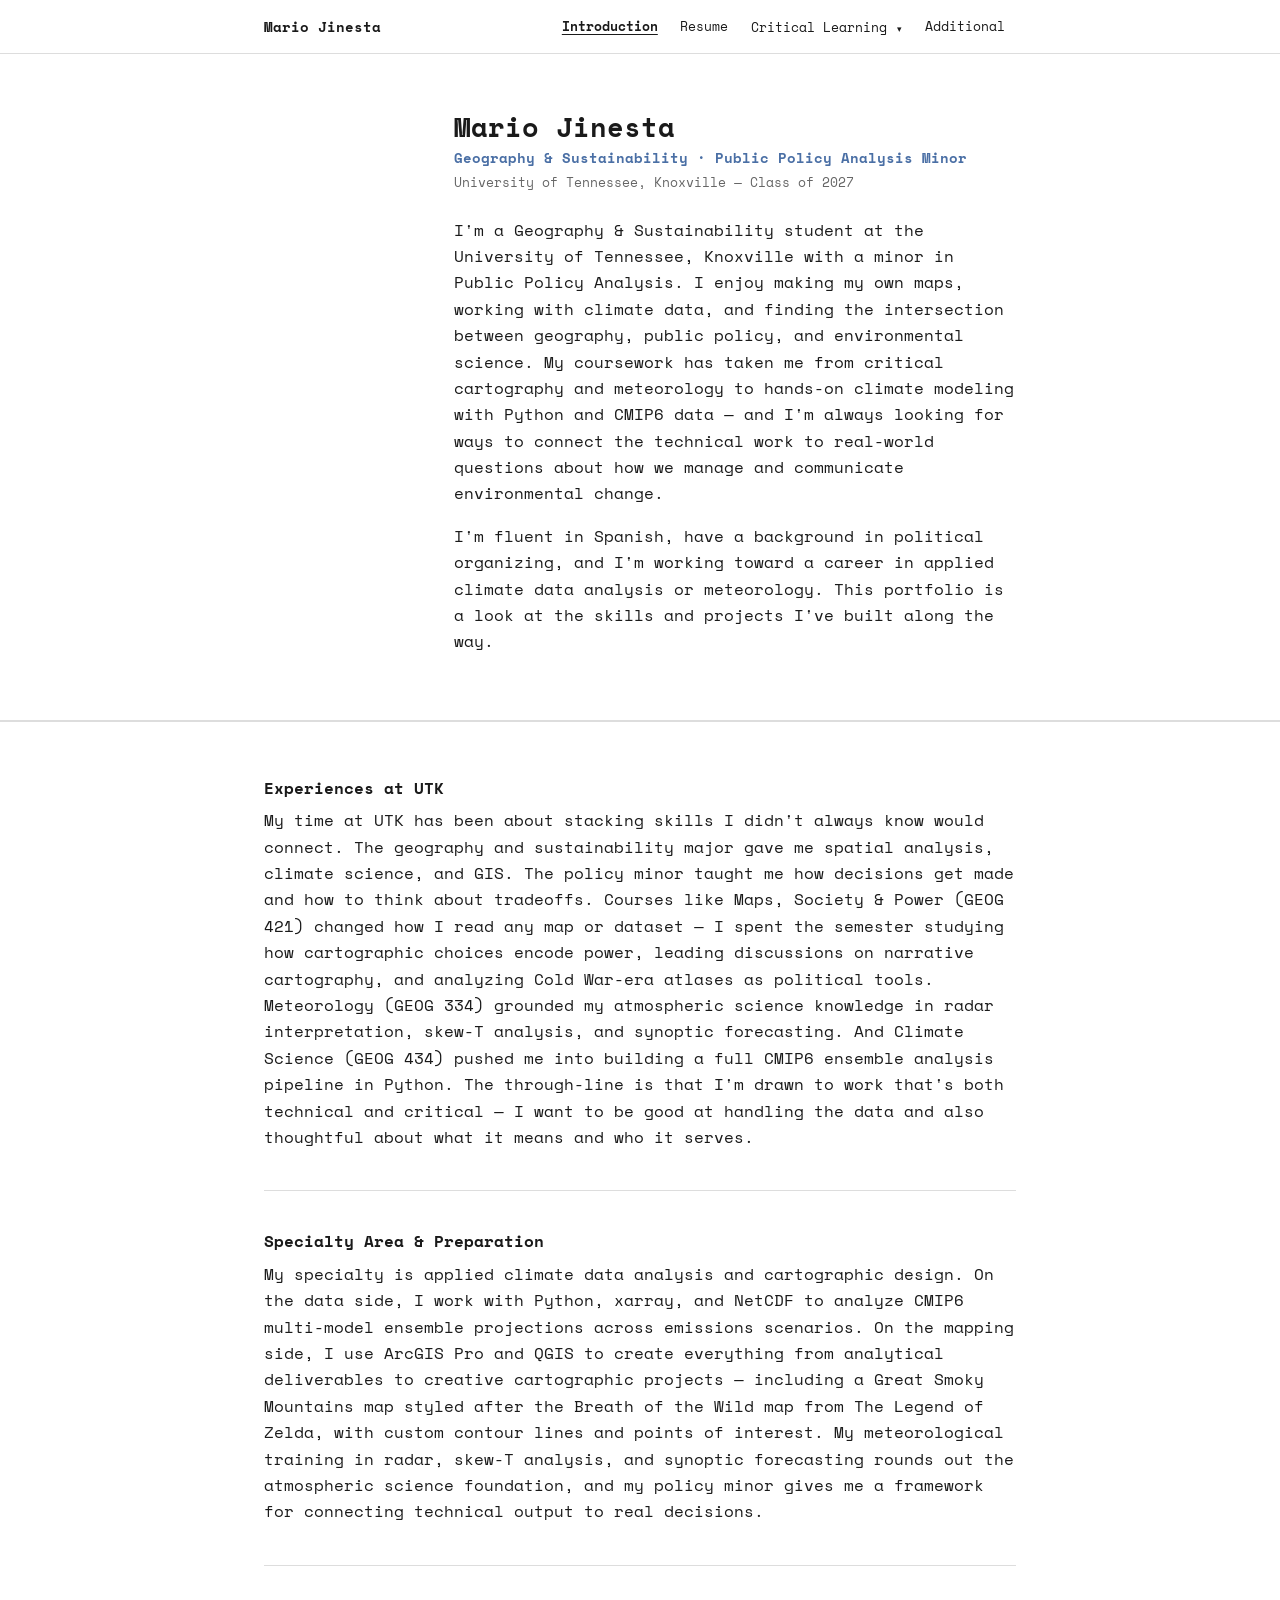
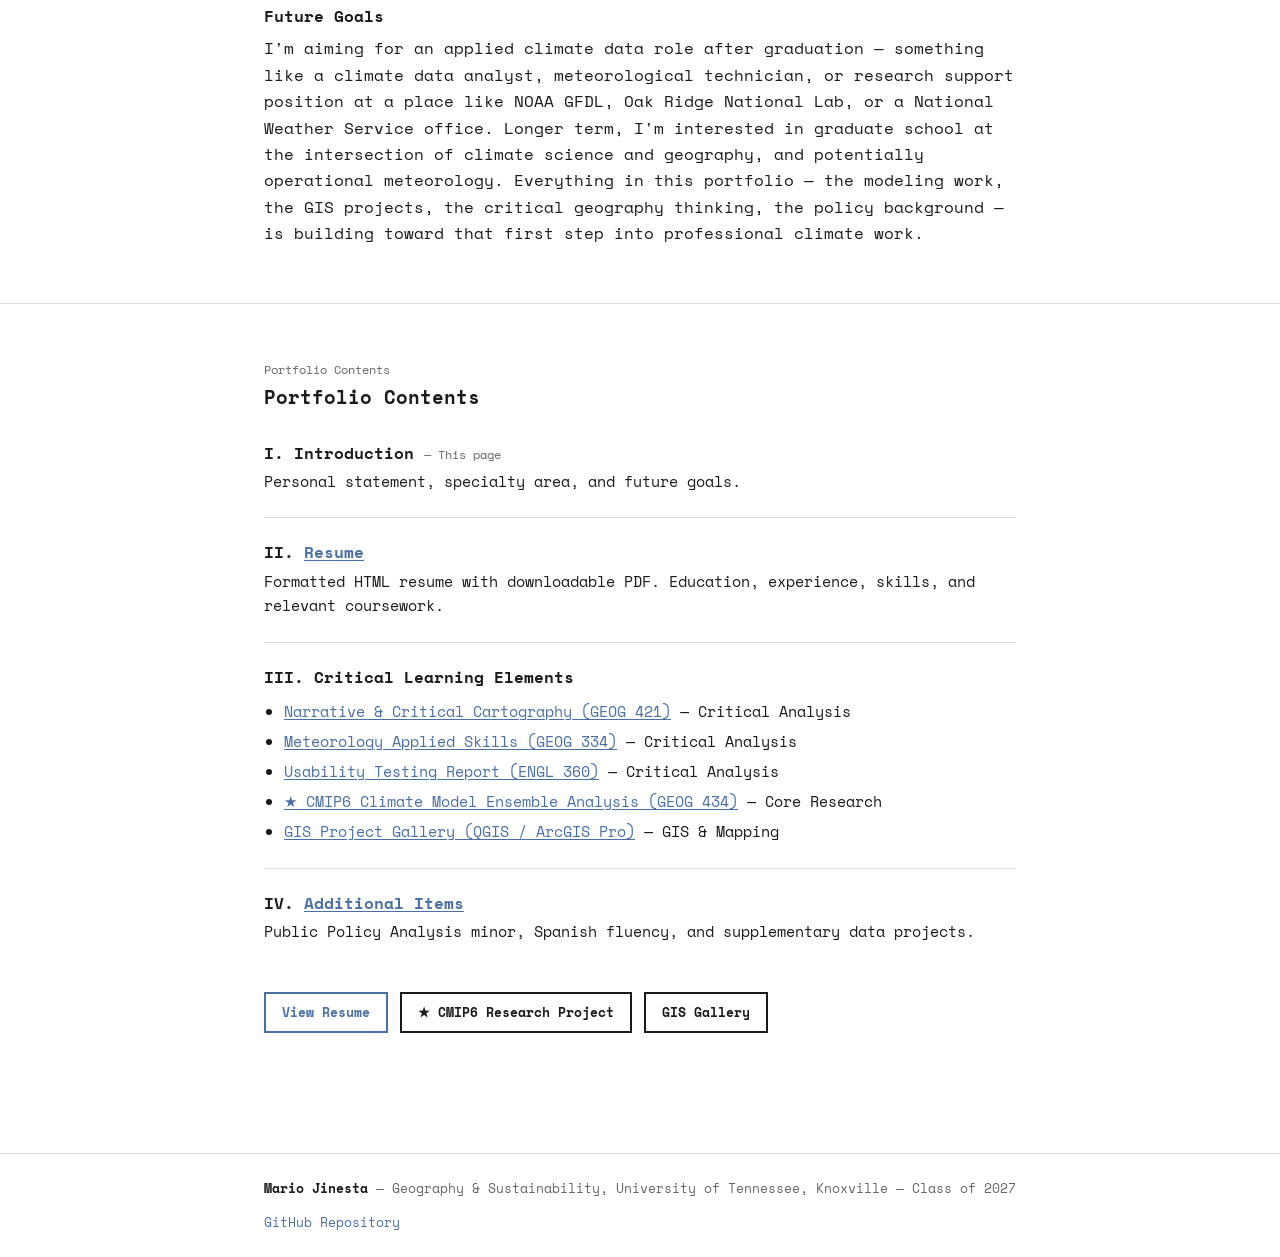
==== commit 35cc0dd3: "style and message overhaul yeah push" ====
--- a/index.html
+++ b/index.html
@@ -1,4 +1,4 @@
-<!DOCTYPE html>
+﻿<!DOCTYPE html>
 <html lang="en">
 <head>
   <meta charset="UTF-8">
@@ -7,7 +7,7 @@
   <meta name="description" content="Electronic portfolio of Mario Jinesta, Geography &amp; Sustainability, University of Tennessee Knoxville, Class of 2027.">
   <link rel="preconnect" href="https://fonts.googleapis.com">
   <link rel="preconnect" href="https://fonts.gstatic.com" crossorigin>
-  <link href="https://fonts.googleapis.com/css2?family=Merriweather:ital,wght@0,400;0,700;1,400&family=Inter:wght@400;500;600;700&display=swap" rel="stylesheet">
+  <link href="https://fonts.googleapis.com/css2?family=Space+Mono:ital,wght@0,400;0,700;1,400;1,700&display=swap" rel="stylesheet">
   <link rel="stylesheet" href="css/style.css">
 </head>
 <body>
@@ -70,15 +70,11 @@
       <p class="hero-institution">University of Tennessee, Knoxville &mdash; Class of 2027</p>
 
       <div class="hero-bio">
-        <!-- TODO: [MJ] Replace the two placeholder paragraphs below with your personal statement.
-             Keep it to 2 paragraphs max. First: who you are, what you study, what excites you
-             (maps, climate data, the intersection of geography/policy/environment, Spanish fluency,
-             marching band, organizing). Second: forward-looking — where you want to go. -->
-        <p class="placeholder">
-          I'm a Geography &amp; Sustainability student at UTK with a deep interest in making maps, working with climate data, and exploring the place where geographic analysis meets environmental policy. Whether I'm building a custom cartographic style in QGIS or processing multi-model ensemble data with Python, I'm drawn to work that is both technically rigorous and critically engaged. Outside the classroom, you'll find me marching in the Pride of the Southland Band, organizing on campus, or having a conversation en español.
+        <p>
+          I'm a Geography &amp; Sustainability student at the University of Tennessee, Knoxville with a minor in Public Policy Analysis. I enjoy making my own maps, working with climate data, and finding the intersection between geography, public policy, and environmental science. My coursework has taken me from critical cartography and meteorology to hands-on climate modeling with Python and CMIP6 data — and I'm always looking for ways to connect the technical work to real-world questions about how we manage and communicate environmental change.
         </p>
-        <p class="placeholder">
-          I'm working toward a career as a climate data analyst or meteorological technician — ideally at an institution like NOAA GFDL, ORNL, or the National Weather Service, where computational analysis and place-based thinking intersect. This portfolio traces the arc of that preparation: from critical cartography seminars to hands-on CMIP6 modeling, from radar interpretation to creative GIS work that I genuinely love. I'll be graduating in May 2027 and am open to research opportunities, internships, and graduate school paths that push this work forward.
+        <p>
+          I'm fluent in Spanish, have a background in political organizing, and I'm working toward a career in applied climate data analysis or meteorology. This portfolio is a look at the skills and projects I've built along the way.
         </p>
       </div>
 
@@ -103,37 +99,25 @@
 
       <!-- Card 1: Experiences at UTK -->
       <article class="card">
-        <div class="card-icon" aria-hidden="true">🎓</div>
         <h3>Experiences at UTK</h3>
-        <!-- TODO: [MJ] One paragraph going a layer deeper on your coursework:
-             Maps Society & Power, Meteorology, Climate Science, GIS.
-             Emphasize the through-line of being both technical and critical. -->
-        <p class="placeholder">
-          My time at UTK has spanned both the technical and the interpretive sides of geography. Courses like Maps, Society &amp; Power gave me a framework for understanding how cartographic choices are never neutral — who draws the map, what gets named, and what gets left out are all political decisions. Meanwhile, coursework in Meteorology, Climate Science, and GIS has built my quantitative toolkit. The combination — critical spatial thinking backed by real analytical skill — is the through-line of my undergraduate education.
+        <p>
+          My time at UTK has been about stacking skills I didn't always know would connect. The geography and sustainability major gave me spatial analysis, climate science, and GIS. The policy minor taught me how decisions get made and how to think about tradeoffs. Courses like Maps, Society &amp; Power (GEOG 421) changed how I read any map or dataset — I spent the semester studying how cartographic choices encode power, leading discussions on narrative cartography, and analyzing Cold War-era atlases as political tools. Meteorology (GEOG 334) grounded my atmospheric science knowledge in radar interpretation, skew-T analysis, and synoptic forecasting. And Climate Science (GEOG 434) pushed me into building a full CMIP6 ensemble analysis pipeline in Python. The through-line is that I'm drawn to work that's both technical and critical — I want to be good at handling the data and also thoughtful about what it means and who it serves.
         </p>
       </article>
 
       <!-- Card 2: Specialty Area & Preparation -->
       <article class="card">
-        <div class="card-icon" aria-hidden="true">🗺️</div>
         <h3>Specialty Area &amp; Preparation</h3>
-        <!-- TODO: [MJ] One paragraph on applied climate data analysis and cartographic design.
-             Mention Python/xarray/CMIP6, ArcGIS/QGIS, the Zelda/Smokies map,
-             meteorology skills, policy minor. -->
-        <p class="placeholder">
-          My specialty sits at the intersection of applied climate data analysis and cartographic design. I've worked with CMIP6 multi-model ensembles in Python using xarray and NetCDF workflows, comparing emissions scenarios and analyzing temperature, precipitation, and soil moisture projections. On the cartography side, I work fluidly in both ArcGIS Pro and QGIS — including a project reimagining the Great Smoky Mountains as a Zelda-inspired map that required deep familiarity with contour styling and custom symbology. My Public Policy Analysis minor adds the policy and governance layer that makes this work matter beyond the technical.
+        <p>
+          My specialty is applied climate data analysis and cartographic design. On the data side, I work with Python, xarray, and NetCDF to analyze CMIP6 multi-model ensemble projections across emissions scenarios. On the mapping side, I use ArcGIS Pro and QGIS to create everything from analytical deliverables to creative cartographic projects — including a Great Smoky Mountains map styled after the Breath of the Wild map from The Legend of Zelda, with custom contour lines and points of interest. My meteorological training in radar, skew-T analysis, and synoptic forecasting rounds out the atmospheric science foundation, and my policy minor gives me a framework for connecting technical output to real decisions.
         </p>
       </article>
 
       <!-- Card 3: Future Goals -->
       <article class="card">
-        <div class="card-icon" aria-hidden="true">🔭</div>
         <h3>Future Goals</h3>
-        <!-- TODO: [MJ] One paragraph on your career direction:
-             Climate data analyst, meteorological technician, NOAA GFDL,
-             ORNL, NWS, possible grad school. Show how the portfolio builds toward it. -->
-        <p class="placeholder">
-          After graduation in May 2027, I'm aiming for a role as a climate data analyst or meteorological technician — ideally in a research or applied government setting like NOAA's Geophysical Fluid Dynamics Laboratory, Oak Ridge National Laboratory, or a regional National Weather Service office. I'm also seriously weighing graduate programs in climate science, environmental data science, or physical geography. Every piece of work in this portfolio — the critical analysis, the GIS projects, the CMIP6 modeling — is a deliberate step toward that goal. I want to do work that is technically defensible and policy-relevant.
+        <p>
+          I'm aiming for an applied climate data role after graduation — something like a climate data analyst, meteorological technician, or research support position at a place like NOAA GFDL, Oak Ridge National Lab, or a National Weather Service office. Longer term, I'm interested in graduate school at the intersection of climate science and geography, and potentially operational meteorology. Everything in this portfolio — the modeling work, the GIS projects, the critical geography thinking, the policy background — is building toward that first step into professional climate work.
         </p>
       </article>
 
@@ -145,42 +129,33 @@
 <section class="section" aria-labelledby="portfolio-nav-heading">
   <div class="container">
     <span class="section-label">Portfolio Contents</span>
-    <h2 id="portfolio-nav-heading">Navigate the Portfolio</h2>
-    <p class="text-muted mb-3">Each section maps directly to a rubric requirement for GEOG 499.</p>
+    <h2 id="portfolio-nav-heading">Portfolio Contents</h2>
 
-    <div class="grid-2">
-      <div>
-        <h3 style="color:var(--col-primary); margin-bottom:.75rem;">I. Introduction <small style="font-size:.75rem; font-weight:400; color:var(--col-text-muted);">— This page</small></h3>
-        <p>Personal statement, specialty area, and future goals. You're reading it now.</p>
-
-        <h3 style="color:var(--col-primary); margin-bottom:.75rem; margin-top:1.75rem;">II. <a href="resume.html">Resume</a></h3>
-        <p>Formatted HTML resume with downloadable PDF. Includes education, experience, skills, and relevant coursework.</p>
-
-        <h3 style="color:var(--col-primary); margin-bottom:.75rem; margin-top:1.75rem;">IV. <a href="additional.html">Additional Items</a></h3>
-        <p>Public Policy Analysis minor, Spanish fluency, and supplementary projects (sports analytics / data visualization).</p>
+    <div style="display:flex; flex-direction:column; gap:0;">
+      <div style="padding:1.5rem 0; border-bottom:1px solid var(--border);">
+        <h3 style="margin-bottom:.4rem;">I. Introduction <small style="font-size:.78rem; font-weight:400; color:var(--muted);">— This page</small></h3>
+        <p style="margin:0; font-size:.93rem;">Personal statement, specialty area, and future goals.</p>
       </div>
 
-      <div>
-        <h3 style="color:var(--col-primary); margin-bottom:.75rem;">III. Critical Learning Elements</h3>
-        <ul style="font-size:.93rem; list-style:none; padding:0; display:flex; flex-direction:column; gap:.5rem;">
-          <li><strong>Critical Analysis:</strong>
-            <ul style="padding-left:1.25rem; margin-top:.3rem;">
-              <li><a href="projects/cartography.html">Narrative &amp; Critical Cartography (GEOG 421)</a></li>
-              <li><a href="projects/meteorology.html">Meteorology Applied Skills (GEOG 334)</a></li>
-              <li><a href="projects/usability.html">Usability Testing Report (ENGL 360)</a></li>
-            </ul>
-          </li>
-          <li style="margin-top:.5rem;"><strong>Core Research:</strong>
-            <ul style="padding-left:1.25rem; margin-top:.3rem;">
-              <li><a href="projects/cmip6.html">★ CMIP6 Climate Model Ensemble Analysis (GEOG 434)</a></li>
-            </ul>
-          </li>
-          <li style="margin-top:.5rem;"><strong>GIS &amp; Mapping:</strong>
-            <ul style="padding-left:1.25rem; margin-top:.3rem;">
-              <li><a href="projects/gis.html">GIS Project Gallery (QGIS / ArcGIS Pro)</a></li>
-            </ul>
-          </li>
+      <div style="padding:1.5rem 0; border-bottom:1px solid var(--border);">
+        <h3 style="margin-bottom:.4rem;">II. <a href="resume.html">Resume</a></h3>
+        <p style="margin:0; font-size:.93rem;">Formatted HTML resume with downloadable PDF. Education, experience, skills, and relevant coursework.</p>
+      </div>
+
+      <div style="padding:1.5rem 0; border-bottom:1px solid var(--border);">
+        <h3 style="margin-bottom:.75rem;">III. Critical Learning Elements</h3>
+        <ul style="font-size:.93rem; display:flex; flex-direction:column; gap:.35rem; padding-left:1.25rem;">
+          <li><a href="projects/cartography.html">Narrative &amp; Critical Cartography (GEOG 421)</a> — Critical Analysis</li>
+          <li><a href="projects/meteorology.html">Meteorology Applied Skills (GEOG 334)</a> — Critical Analysis</li>
+          <li><a href="projects/usability.html">Usability Testing Report (ENGL 360)</a> — Critical Analysis</li>
+          <li><a href="projects/cmip6.html">★ CMIP6 Climate Model Ensemble Analysis (GEOG 434)</a> — Core Research</li>
+          <li><a href="projects/gis.html">GIS Project Gallery (QGIS / ArcGIS Pro)</a> — GIS &amp; Mapping</li>
         </ul>
+      </div>
+
+      <div style="padding:1.5rem 0;">
+        <h3 style="margin-bottom:.4rem;">IV. <a href="additional.html">Additional Items</a></h3>
+        <p style="margin:0; font-size:.93rem;">Public Policy Analysis minor, Spanish fluency, and supplementary data projects.</p>
       </div>
     </div>
 
@@ -200,7 +175,7 @@
     </div>
     <div class="footer-right">
       <!-- TODO: [MJ] Replace USERNAME with your GitHub username -->
-      <a href="https://github.com/USERNAME/portfolio" target="_blank" rel="noopener">GitHub Repository</a>
+      <a href="https://github.com/mariojnesta/portfolio_marioj" target="_blank" rel="noopener">GitHub Repository</a>
     </div>
   </div>
 </footer>
--- a/css/style.css
+++ b/css/style.css
@@ -3,88 +3,281 @@
    style.css
    ============================================================ */
 
-/* ── 1. Variables ─────────────────────────────────────────── */
+/* ── Variables ────────────────────────────────────────────── */
 :root {
-  --col-bg:          #f5f7f4;
-  --col-surface:     #ffffff;
-  --col-text:        #1b2b24;
-  --col-text-muted:  #5e7068;
-  --col-primary:     #1a5c46;
-  --col-primary-h:   #135038;
-  --col-accent:      #1e4fa0;
-  --col-accent-lt:   #e8f0fc;
-  --col-border:      #c8d8d0;
-  --col-nav:         #111f18;
-  --col-nav-text:    #d8ebe2;
-  --col-nav-accent:  #4acd8d;
-  --col-ph-bg:       #fffbeb;
-  --col-ph-border:   #d97706;
-
-  --font-heading: 'Merriweather', Georgia, 'Times New Roman', serif;
-  --font-body:    'Inter', system-ui, -apple-system, sans-serif;
-
-  --max-w:    1100px;
-  --nav-h:    62px;
-  --radius:   6px;
-  --shadow:   0 2px 12px rgba(0,0,0,.08);
-  --shadow-lg:0 4px 28px rgba(0,0,0,.13);
-  --trans:    200ms ease;
-}
-
-/* ── 2. Reset & Base ──────────────────────────────────────── */
+  --bg:        #ffffff;
+  --text:      #1a1a1a;
+  --muted:     #666666;
+  --accent:    #4a6fa5;
+  --border:    #dddddd;
+  --max-w:     800px;
+  --nav-h:     54px;
+  --trans:     150ms ease;
+
+  /* Aliases for old variable names used in inline styles */
+  --col-border:    #dddddd;
+  --col-surface:   #ffffff;
+  --col-primary:   #4a6fa5;
+  --col-text:      #1a1a1a;
+  --col-text-muted:#666666;
+  --col-accent:    #4a6fa5;
+  --col-accent-lt: #edf2f9;
+  --col-nav:       #ffffff;
+  --col-nav-text:  #1a1a1a;
+  --col-nav-accent:#4a6fa5;
+}
+
+/* ── Reset ────────────────────────────────────────────────── */
 *, *::before, *::after { box-sizing: border-box; margin: 0; padding: 0; }
 img, video { max-width: 100%; height: auto; display: block; }
-a { color: var(--col-accent); text-decoration: underline; text-underline-offset: 2px; }
-a:hover { color: var(--col-primary); }
+html { scroll-behavior: smooth; }
+
+body {
+  background: var(--bg);
+  color: var(--text);
+  font-family: 'Space Mono', 'Courier New', monospace;
+  font-size: 16px;
+  line-height: 1.65;
+  padding-top: var(--nav-h);
+}
+
+a { color: var(--accent); text-decoration: underline; text-underline-offset: 2px; }
+a:hover { opacity: 0.7; }
 ul, ol { padding-left: 1.5rem; }
-html { scroll-behavior: smooth; font-size: 16px; }
-
-body {
-  background: var(--col-bg);
-  color: var(--col-text);
-  font-family: var(--font-body);
-  font-size: 1rem;
-  line-height: 1.75;
-  padding-top: var(--nav-h);
-}
-
-/* ── 3. Typography ────────────────────────────────────────── */
+
+/* ── Typography ───────────────────────────────────────────── */
 h1, h2, h3, h4 {
-  font-family: var(--font-heading);
-  line-height: 1.3;
-  color: var(--col-text);
-  margin-bottom: .5em;
-}
-h1 { font-size: clamp(1.8rem, 4vw, 2.6rem); }
-h2 { font-size: clamp(1.35rem, 3vw, 1.85rem); }
-h3 { font-size: clamp(1.05rem, 2.5vw, 1.3rem); }
-h4 { font-size: 1rem; font-weight: 700; }
+  font-family: 'Space Mono', 'Courier New', monospace;
+  font-weight: 700;
+  line-height: 1.25;
+  color: var(--text);
+  margin-bottom: 0.5em;
+}
+h1 { font-size: 1.7rem; }
+h2 { font-size: 1.2rem; }
+h3 { font-size: 1rem; }
+h4 { font-size: 0.9rem; }
 p  { margin-bottom: 1rem; }
 p:last-child { margin-bottom: 0; }
-small { font-size: .85rem; color: var(--col-text-muted); }
-strong { font-weight: 600; }
+small { font-size: 0.85rem; color: var(--muted); }
+strong { font-weight: 700; }
+em { font-style: italic; }
+blockquote { font-style: italic; }
 
 .section-label {
-  font-size: .72rem;
+  font-size: 0.72rem;
+  color: var(--muted);
+  display: block;
+  margin-bottom: 0.4rem;
+}
+
+/* ── Layout ───────────────────────────────────────────────── */
+.container { max-width: var(--max-w); margin: 0 auto; padding: 0 1.5rem; }
+
+.section {
+  padding: 3.5rem 0;
+  border-top: 1px solid var(--border);
+}
+
+/* ── Navigation ───────────────────────────────────────────── */
+.site-nav {
+  position: fixed;
+  top: 0; left: 0; right: 0;
+  height: var(--nav-h);
+  background: var(--bg);
+  border-bottom: 1px solid var(--border);
+  z-index: 1000;
+  display: flex;
+  align-items: center;
+}
+
+.nav-inner {
+  display: flex;
+  align-items: center;
+  justify-content: space-between;
+  width: 100%;
+  max-width: var(--max-w);
+  margin: 0 auto;
+  padding: 0 1.5rem;
+}
+
+.nav-brand {
   font-weight: 700;
-  letter-spacing: .14em;
-  text-transform: uppercase;
-  color: var(--col-primary);
+  font-size: 0.88rem;
+  color: var(--text);
+  text-decoration: none;
+}
+.nav-brand:hover { opacity: 0.7; }
+.nav-brand span { display: none; }
+
+.nav-links {
+  display: flex;
+  align-items: center;
+  list-style: none;
+  padding: 0;
+  gap: 0;
+}
+.nav-links > li { position: relative; }
+
+.nav-links > li > a,
+.nav-dropdown-btn {
+  display: inline-block;
+  padding: 0.35rem 0.7rem;
+  color: var(--text);
+  text-decoration: none;
+  font-size: 0.82rem;
+  font-weight: 400;
+  font-family: 'Space Mono', 'Courier New', monospace;
+  background: none;
+  border: none;
+  cursor: pointer;
+  white-space: nowrap;
+  transition: color var(--trans);
+}
+.nav-links > li > a:hover,
+.nav-dropdown-btn:hover { color: var(--accent); opacity: 1; }
+.nav-links > li > a.active { font-weight: 700; text-decoration: underline; text-underline-offset: 3px; }
+
+.nav-arrow { font-size: 0.58rem; margin-left: 0.18rem; }
+
+/* Dropdown */
+.dropdown-menu {
+  position: absolute;
+  top: calc(100% + 4px);
+  left: 0;
+  background: var(--bg);
+  border: 1px solid var(--border);
+  min-width: 220px;
+  display: none;
+  padding: 0.4rem 0;
+  z-index: 1001;
+  box-shadow: 0 4px 16px rgba(0,0,0,0.08);
+}
+.nav-links li.open .dropdown-menu { display: block; }
+
+.dropdown-menu li > a {
   display: block;
-  margin-bottom: .4rem;
-}
-
-/* ── 4. Layout ────────────────────────────────────────────── */
-.container { max-width: var(--max-w); margin: 0 auto; padding: 0 1.5rem; }
-.section { padding: 4rem 0; }
-.section + .section { border-top: 1px solid var(--col-border); }
-.section--alt { background: var(--col-surface); }
-
-.grid-3 {
-  display: grid;
-  grid-template-columns: repeat(3, 1fr);
-  gap: 1.5rem;
-}
+  padding: 0.38rem 1rem;
+  color: var(--text);
+  text-decoration: none;
+  font-size: 0.8rem;
+  transition: color var(--trans);
+}
+.dropdown-menu li > a:hover { color: var(--accent); opacity: 1; }
+.dropdown-menu li > a.active { font-weight: 700; }
+
+.dropdown-divider {
+  padding: 0.45rem 1rem 0.18rem;
+  font-size: 0.68rem;
+  color: var(--muted);
+  border-top: 1px solid var(--border);
+  margin-top: 0.2rem;
+  pointer-events: none;
+}
+.dropdown-divider:first-child { border-top: none; margin-top: 0; }
+.drop-star { color: var(--accent); }
+
+/* Hamburger */
+.nav-hamburger {
+  display: none;
+  flex-direction: column;
+  gap: 5px;
+  padding: 6px;
+  background: none;
+  border: none;
+  cursor: pointer;
+}
+.nav-hamburger span {
+  display: block;
+  width: 22px;
+  height: 2px;
+  background: var(--text);
+  border-radius: 1px;
+}
+
+/* ── Page Header ──────────────────────────────────────────── */
+.page-header {
+  padding: 2.5rem 0 2rem;
+  border-bottom: 1px solid var(--border);
+}
+
+.breadcrumb {
+  font-size: 0.76rem;
+  color: var(--muted);
+  margin-bottom: 1rem;
+  display: flex;
+  gap: 0.35rem;
+  align-items: center;
+}
+.breadcrumb a { color: var(--accent); text-decoration: none; }
+.breadcrumb a:hover { text-decoration: underline; }
+.breadcrumb-sep { opacity: 0.4; }
+
+/* Category badge — plain text label, no pill */
+.category-badge {
+  font-size: 0.72rem;
+  color: var(--muted);
+  display: block;
+  margin-bottom: 0.5rem;
+}
+
+.page-header h1 { margin-bottom: 0.3rem; }
+.page-meta { font-size: 0.85rem; color: var(--muted); margin-bottom: 0.5rem; }
+.page-desc { font-size: 0.95rem; line-height: 1.65; max-width: 680px; }
+
+/* ── Hero ─────────────────────────────────────────────────── */
+.hero {
+  padding: 3.5rem 0 3rem;
+  border-bottom: 1px solid var(--border);
+}
+
+.hero-inner { display: flex; gap: 2.5rem; align-items: flex-start; }
+
+.hero-photo { flex-shrink: 0; width: 150px; }
+.hero-photo img {
+  width: 100%;
+  border-radius: 2px;
+  object-fit: cover;
+  aspect-ratio: 3/4;
+}
+/* Hide placeholder entirely */
+.hero-photo-ph { display: none; }
+
+.hero-content { flex: 1; }
+.hero-name { font-size: 1.7rem; margin-bottom: 0.15rem; }
+.hero-subtitle { font-size: 0.88rem; color: var(--accent); font-weight: 700; margin-bottom: 0.15rem; }
+.hero-institution { font-size: 0.82rem; color: var(--muted); margin-bottom: 1.5rem; }
+.hero-bio p { font-size: 0.97rem; line-height: 1.7; margin-bottom: 1rem; }
+.hero-tags { display: none; }
+
+/* ── Three subsections (index) ────────────────────────────── */
+.subsections-area {
+  padding: 3rem 0;
+  border-top: 1px solid var(--border);
+}
+
+/* Remove card visual styling; these become plain prose sections */
+.card {
+  background: none;
+  border: none;
+  box-shadow: none;
+  padding: 0;
+  border-radius: 0;
+  transition: none;
+}
+.card:hover { box-shadow: none; transform: none; }
+.card-icon { display: none; }
+.card h3 { color: var(--text); margin-bottom: 0.6rem; }
+
+/* Stack grid-3 vertically with dividers */
+.grid-3 { display: flex; flex-direction: column; gap: 0; }
+.grid-3 > * + * {
+  margin-top: 2.5rem;
+  padding-top: 2.5rem;
+  border-top: 1px solid var(--border);
+}
+
+/* Two-col grid (portfolio nav, research layout) */
 .grid-2 {
   display: grid;
   grid-template-columns: 1fr 1fr;
@@ -92,500 +285,179 @@
   align-items: start;
 }
 
-/* ── 5. Navigation ────────────────────────────────────────── */
-.site-nav {
-  position: fixed;
-  top: 0; left: 0; right: 0;
-  height: var(--nav-h);
-  background: var(--col-nav);
-  z-index: 1000;
-  display: flex;
-  align-items: center;
-  border-bottom: 2px solid var(--col-primary);
-  box-shadow: 0 2px 8px rgba(0,0,0,.25);
-}
-.nav-inner {
-  display: flex;
-  align-items: center;
-  justify-content: space-between;
-  width: 100%;
-  max-width: var(--max-w);
-  margin: 0 auto;
-  padding: 0 1.5rem;
-}
-.nav-brand {
-  font-family: var(--font-heading);
-  color: var(--col-nav-text);
+/* ── Buttons ──────────────────────────────────────────────── */
+.btn {
+  display: inline-block;
+  padding: 0.48rem 1rem;
+  font-family: 'Space Mono', 'Courier New', monospace;
+  font-size: 0.82rem;
+  font-weight: 700;
   text-decoration: none;
-  font-size: 1rem;
-  font-weight: 700;
-  line-height: 1.2;
-}
-.nav-brand span {
-  display: block;
-  font-family: var(--font-body);
-  font-size: .68rem;
-  font-weight: 500;
-  color: var(--col-nav-accent);
-  letter-spacing: .09em;
-  text-transform: uppercase;
-}
-.nav-links {
-  display: flex;
-  align-items: center;
-  gap: .15rem;
-  list-style: none;
-  padding: 0;
-}
-.nav-links > li { position: relative; }
-
-.nav-links > li > a,
-.nav-dropdown-btn {
-  display: inline-flex;
-  align-items: center;
-  gap: .3rem;
-  padding: .42rem .82rem;
-  color: var(--col-nav-text);
-  text-decoration: none;
-  font-size: .88rem;
-  font-weight: 500;
-  border-radius: var(--radius);
-  border: none;
+  border: 2px solid var(--text);
+  color: var(--text);
   background: none;
   cursor: pointer;
-  white-space: nowrap;
-  transition: background var(--trans), color var(--trans);
-  font-family: var(--font-body);
-}
-.nav-links > li > a:hover,
-.nav-dropdown-btn:hover {
-  background: rgba(255,255,255,.1);
-  color: var(--col-nav-accent);
-}
-.nav-links > li > a.active { background: rgba(74,205,141,.15); color: var(--col-nav-accent); }
-.nav-arrow { font-size: .6rem; margin-left: .15rem; transition: transform var(--trans); }
-.nav-links li.open .nav-arrow { transform: rotate(180deg); }
-
-/* Dropdown */
-.dropdown-menu {
-  position: absolute;
-  top: calc(100% + 6px);
-  left: 50%;
-  transform: translateX(-50%);
-  background: var(--col-surface);
-  border: 1px solid var(--col-border);
-  border-radius: var(--radius);
-  box-shadow: var(--shadow-lg);
-  min-width: 260px;
-  display: none;
-  padding: .5rem 0;
-  z-index: 1001;
-  list-style: none;
-}
-.nav-links li.open .dropdown-menu { display: block; }
-.dropdown-menu li > a {
-  display: block;
-  padding: .48rem 1.2rem;
-  color: var(--col-text);
-  text-decoration: none;
-  font-size: .875rem;
-  font-weight: 500;
-  transition: background var(--trans), color var(--trans);
-  white-space: nowrap;
-}
-.dropdown-menu li > a:hover { background: var(--col-accent-lt); color: var(--col-accent); }
-.dropdown-menu li > a.active { color: var(--col-primary); font-weight: 600; }
-
-.dropdown-divider {
-  padding: .55rem 1.2rem .2rem;
-  font-size: .68rem;
-  font-weight: 700;
-  letter-spacing: .1em;
-  text-transform: uppercase;
-  color: var(--col-text-muted);
-  border-top: 1px solid var(--col-border);
-  margin-top: .2rem;
-  pointer-events: none;
-}
-.dropdown-divider:first-child { border-top: none; margin-top: 0; }
-.drop-star { color: var(--col-primary); }
-
-/* Hamburger */
-.nav-hamburger {
-  display: none;
-  flex-direction: column;
-  gap: 5px;
-  padding: 8px;
-  background: none;
-  border: none;
-  cursor: pointer;
-}
-.nav-hamburger span {
-  display: block;
-  width: 24px;
-  height: 2px;
-  background: var(--col-nav-text);
-  border-radius: 2px;
-  transition: transform var(--trans), opacity var(--trans);
-}
-
-/* ── 6. Page Header ───────────────────────────────────────── */
-.page-header {
-  background: var(--col-nav);
-  padding: 3rem 0 2.5rem;
-}
-.breadcrumb {
-  display: flex;
-  gap: .4rem;
-  align-items: center;
-  font-size: .78rem;
-  color: rgba(216,235,226,.55);
-  margin-bottom: .75rem;
-}
-.breadcrumb a { color: var(--col-nav-accent); text-decoration: none; }
-.breadcrumb a:hover { text-decoration: underline; }
-.breadcrumb-sep { opacity: .4; }
-.page-header h1 { color: #fff; margin-bottom: .4rem; }
-.page-meta {
-  font-size: .875rem;
-  color: var(--col-nav-accent);
-  font-weight: 600;
-  margin-bottom: .6rem;
-}
-.page-desc {
-  color: rgba(216,235,226,.8);
-  font-size: .97rem;
-  max-width: 680px;
-  line-height: 1.65;
-}
-.category-badge {
-  display: inline-block;
-  padding: .18rem .65rem;
-  background: rgba(74,205,141,.18);
-  border: 1px solid rgba(74,205,141,.35);
-  color: var(--col-nav-accent);
-  border-radius: 999px;
-  font-size: .7rem;
-  font-weight: 700;
-  letter-spacing: .1em;
-  text-transform: uppercase;
-  margin-bottom: .75rem;
-}
-
-/* ── 7. Hero (Index Page) ─────────────────────────────────── */
-.hero {
-  background: var(--col-surface);
-  padding: 4rem 0 3.5rem;
-  border-bottom: 1px solid var(--col-border);
-}
-.hero-inner {
-  display: flex;
-  gap: 3.5rem;
-  align-items: flex-start;
-}
-.hero-photo { flex-shrink: 0; width: 210px; }
-.hero-photo img {
-  width: 100%;
-  border-radius: 8px;
-  box-shadow: var(--shadow-lg);
-  object-fit: cover;
-  aspect-ratio: 3/4;
-}
-.hero-photo-ph {
-  width: 100%;
-  aspect-ratio: 3/4;
-  border-radius: 8px;
-  background: linear-gradient(135deg, var(--col-primary) 0%, var(--col-accent) 100%);
-  display: flex;
-  align-items: center;
-  justify-content: center;
-  flex-direction: column;
-  gap: .5rem;
-  color: rgba(255,255,255,.85);
-  font-size: .8rem;
-  text-align: center;
-  padding: 1rem;
-  box-shadow: var(--shadow-lg);
-}
-.hero-photo-ph svg { opacity: .5; }
-
-.hero-content { flex: 1; }
-.hero-name {
-  font-size: clamp(2rem, 5vw, 3rem);
-  font-family: var(--font-heading);
-  color: var(--col-text);
-  margin-bottom: .1rem;
-  line-height: 1.15;
-}
-.hero-subtitle { font-size: 1rem; color: var(--col-primary); font-weight: 600; margin-bottom: .2rem; }
-.hero-institution { font-size: .9rem; color: var(--col-text-muted); margin-bottom: 1.75rem; }
-.hero-bio p { font-size: 1.035rem; line-height: 1.8; margin-bottom: 1rem; }
-
-.hero-tags { display: flex; flex-wrap: wrap; gap: .45rem; margin-top: 1.5rem; }
-.tag {
-  display: inline-block;
-  padding: .22rem .72rem;
-  border-radius: 999px;
-  font-size: .76rem;
-  font-weight: 600;
-  background: var(--col-bg);
-  color: var(--col-primary);
-  border: 1px solid var(--col-border);
-  letter-spacing: .02em;
-}
-
-/* ── 8. Cards ─────────────────────────────────────────────── */
-.card {
-  background: var(--col-surface);
-  border: 1px solid var(--col-border);
-  border-radius: var(--radius);
-  padding: 1.75rem;
-  box-shadow: var(--shadow);
-  transition: box-shadow var(--trans), transform var(--trans);
-}
-.card:hover { box-shadow: var(--shadow-lg); transform: translateY(-2px); }
-.card-icon { font-size: 1.6rem; margin-bottom: .75rem; }
-.card h3 { color: var(--col-primary); margin-bottom: .75rem; }
-
-/* ── 9. Content Sections ──────────────────────────────────── */
-.content-section { padding: 3rem 0; }
-.content-section + .content-section { border-top: 1px solid var(--col-border); }
-.content-section--alt { background: var(--col-surface); }
-
-.subsection { margin-bottom: 2.5rem; }
-.subsection:last-child { margin-bottom: 0; }
-.subsection h3 { color: var(--col-primary); margin-bottom: .75rem; }
-
-/* Research sidebar layout */
-.research-layout { display: grid; grid-template-columns: 1fr 300px; gap: 3rem; align-items: start; }
-.sidebar-card {
-  background: var(--col-bg);
-  border: 1px solid var(--col-border);
-  border-radius: var(--radius);
-  padding: 1.4rem 1.5rem;
-  position: sticky;
-  top: calc(var(--nav-h) + 1.5rem);
-}
-.sidebar-card h4 {
-  font-size: .72rem;
-  font-weight: 700;
-  letter-spacing: .12em;
-  text-transform: uppercase;
-  color: var(--col-text-muted);
-  border-bottom: 1px solid var(--col-border);
-  padding-bottom: .5rem;
-  margin-bottom: 1rem;
-}
-.meta-list { list-style: none; padding: 0; }
-.meta-list li {
-  display: flex;
-  flex-direction: column;
-  margin-bottom: .9rem;
-}
-.meta-list li:last-child { margin-bottom: 0; }
-.meta-label {
-  font-size: .68rem;
-  font-weight: 700;
-  letter-spacing: .1em;
-  text-transform: uppercase;
-  color: var(--col-text-muted);
-  margin-bottom: .15rem;
-}
-.meta-value { font-size: .875rem; color: var(--col-text); }
-
-/* Tech tags */
-.tech-tags { display: flex; flex-wrap: wrap; gap: .35rem; margin: .75rem 0; }
-.tech-tag {
-  display: inline-block;
-  padding: .18rem .55rem;
-  background: var(--col-bg);
-  border: 1px solid var(--col-border);
-  border-radius: 4px;
-  font-size: .75rem;
-  font-weight: 500;
-  color: var(--col-text);
-  font-family: 'Courier New', monospace;
-}
-
-/* Key stats bar */
-.stats-bar {
-  display: flex;
-  gap: 2rem;
+  transition: all var(--trans);
+  border-radius: 0;
+}
+.btn:hover { background: var(--text); color: var(--bg); opacity: 1; }
+.btn-primary { border-color: var(--accent); color: var(--accent); }
+.btn-primary:hover { background: var(--accent); color: var(--bg); }
+.btn-outline { border-color: var(--text); color: var(--text); }
+.btn-outline:hover { background: var(--text); color: var(--bg); }
+.btn-accent { border-color: var(--accent); color: var(--accent); }
+.btn-accent:hover { background: var(--accent); color: var(--bg); }
+.btn-group { display: flex; gap: 0.75rem; flex-wrap: wrap; margin-top: 1.5rem; }
+
+/* ── Resume ───────────────────────────────────────────────── */
+.resume-wrap { max-width: var(--max-w); margin: 0 auto; }
+
+.resume-name-block {
+  padding: 2rem 0;
+  border-bottom: 2px solid var(--text);
+  margin-bottom: 2rem;
+}
+.resume-name-block h1 { font-size: 1.7rem; margin-bottom: 0.2rem; }
+.resume-contacts {
+  display: flex;
   flex-wrap: wrap;
-  background: var(--col-surface);
-  border: 1px solid var(--col-border);
-  border-radius: var(--radius);
-  padding: 1.25rem 1.75rem;
-  margin: 2rem 0;
-}
-.stat-item { display: flex; flex-direction: column; }
-.stat-value {
-  font-size: 1.5rem;
-  font-weight: 700;
-  font-family: var(--font-heading);
-  color: var(--col-primary);
-  line-height: 1.1;
-}
-.stat-label { font-size: .75rem; color: var(--col-text-muted); margin-top: .1rem; }
-
-/* ── 10. Buttons ──────────────────────────────────────────── */
-.btn {
-  display: inline-flex;
-  align-items: center;
-  gap: .4rem;
-  padding: .58rem 1.2rem;
-  border-radius: var(--radius);
-  font-size: .9rem;
-  font-weight: 600;
-  font-family: var(--font-body);
-  text-decoration: none;
-  cursor: pointer;
-  border: 2px solid transparent;
-  transition: all var(--trans);
-  white-space: nowrap;
-}
-.btn-primary { background: var(--col-primary); color: #fff; border-color: var(--col-primary); }
-.btn-primary:hover { background: var(--col-primary-h); border-color: var(--col-primary-h); color: #fff; }
-.btn-outline { background: transparent; color: var(--col-primary); border-color: var(--col-primary); }
-.btn-outline:hover { background: var(--col-primary); color: #fff; }
-.btn-accent { background: var(--col-accent); color: #fff; border-color: var(--col-accent); }
-.btn-accent:hover { background: #163d82; border-color: #163d82; color: #fff; }
-.btn-group { display: flex; gap: .75rem; flex-wrap: wrap; margin-top: 1.5rem; }
-
-/* ── 11. Resume ───────────────────────────────────────────── */
-.resume-wrap { max-width: 800px; margin: 0 auto; }
-.resume-name-block {
-  background: var(--col-surface);
-  border: 1px solid var(--col-border);
-  border-radius: var(--radius);
-  padding: 2rem 2.5rem;
+  gap: 0.4rem 1.25rem;
+  font-size: 0.85rem;
+  color: var(--muted);
+  margin-top: 0.3rem;
+}
+.resume-contacts a { color: var(--accent); }
+
+.resume-section {
+  margin-bottom: 2rem;
+  padding-bottom: 2rem;
+  border-bottom: 1px solid var(--border);
+}
+.resume-section:last-child { border-bottom: none; margin-bottom: 0; }
+.resume-section > h2 {
+  font-size: 0.78rem;
+  letter-spacing: 0.1em;
   margin-bottom: 1.25rem;
-  text-align: center;
-}
-.resume-name-block h1 { font-size: 2.1rem; margin-bottom: .2rem; }
-.resume-contacts {
-  display: flex;
-  justify-content: center;
-  flex-wrap: wrap;
-  gap: .5rem 1.2rem;
-  font-size: .875rem;
-  color: var(--col-text-muted);
-  margin-top: .35rem;
-}
-.resume-contacts a { color: var(--col-accent); }
-
-.resume-section {
-  background: var(--col-surface);
-  border: 1px solid var(--col-border);
-  border-radius: var(--radius);
-  padding: 1.6rem 2.5rem;
-  margin-bottom: 1rem;
-}
-.resume-section > h2 {
-  font-family: var(--font-body);
-  font-size: .78rem;
-  font-weight: 700;
-  letter-spacing: .15em;
-  text-transform: uppercase;
-  color: var(--col-primary);
-  border-bottom: 2px solid var(--col-primary);
-  padding-bottom: .35rem;
-  margin-bottom: 1.25rem;
+  padding-bottom: 0.3rem;
+  border-bottom: 2px solid var(--accent);
+  color: var(--accent);
 }
 
 .resume-entry { margin-bottom: 1.25rem; }
 .resume-entry:last-child { margin-bottom: 0; }
-.resume-entry-header { display: flex; justify-content: space-between; align-items: baseline; gap: 1rem; flex-wrap: wrap; }
-.resume-entry-title { font-weight: 600; font-size: .95rem; }
-.resume-entry-date { font-size: .83rem; color: var(--col-text-muted); white-space: nowrap; }
-.resume-entry-sub { font-style: italic; color: var(--col-text-muted); font-size: .875rem; margin: .1rem 0 .4rem; }
-.resume-entry ul { font-size: .875rem; }
-.resume-entry ul li { margin-bottom: .25rem; }
+.resume-entry-header {
+  display: flex;
+  justify-content: space-between;
+  align-items: baseline;
+  gap: 1rem;
+  flex-wrap: wrap;
+}
+.resume-entry-title { font-weight: 700; font-size: 0.9rem; }
+.resume-entry-date { font-size: 0.8rem; color: var(--muted); white-space: nowrap; }
+.resume-entry-sub { font-style: italic; color: var(--muted); font-size: 0.85rem; margin: 0.1rem 0 0.4rem; }
+.resume-entry ul { font-size: 0.875rem; }
+.resume-entry ul li { margin-bottom: 0.25rem; }
 
 .skills-grid { display: grid; grid-template-columns: repeat(auto-fill, minmax(185px, 1fr)); gap: 1rem; }
-.skill-group dt { font-weight: 600; font-size: .85rem; color: var(--col-primary); margin-bottom: .2rem; }
-.skill-group dd { font-size: .855rem; color: var(--col-text-muted); }
-
-/* ── 12. GIS Gallery ──────────────────────────────────────── */
+.skill-group dt { font-weight: 700; font-size: 0.85rem; margin-bottom: 0.2rem; }
+.skill-group dd { font-size: 0.84rem; color: var(--muted); }
+
+/* ── Research layout (cmip6, usability) ──────────────────── */
+/* Full-width — sidebar cards are hidden */
+.research-layout { display: block; }
+.sidebar-card { display: none; }
+
+/* Content sections within project pages */
+.content-section { padding: 2.5rem 0; border-top: 1px solid var(--border); }
+.content-section:first-child { border-top: none; }
+.subsection { padding: 2rem 0; border-top: 1px solid var(--border); }
+.subsection:first-child { border-top: none; }
+.subsection h3 { margin-bottom: 0.6rem; }
+
+/* Hide all tech tag badges */
+.tech-tags { display: none; }
+.tech-tag  { display: none; }
+
+/* Hide stat boxes */
+.stats-bar { display: none; }
+
+/* Info / callout box */
+.info-box {
+  border-left: 3px solid var(--accent);
+  padding: 1rem 1.2rem;
+  margin: 1.5rem 0;
+  font-size: 0.9rem;
+}
+.info-box p { margin: 0; color: var(--muted); }
+
+.highlight-box {
+  border: 1px solid var(--border);
+  padding: 1.25rem 1.5rem;
+  margin: 1.5rem 0;
+}
+
+/* ── GIS Gallery ──────────────────────────────────────────── */
 .gis-hero-card {
-  background: var(--col-surface);
-  border: 1px solid var(--col-border);
-  border-radius: var(--radius);
-  overflow: hidden;
-  box-shadow: var(--shadow-lg);
   margin-bottom: 3rem;
+  border: 1px solid var(--border);
 }
 .gis-hero-img {
   width: 100%;
-  max-height: 540px;
+  max-height: 500px;
   object-fit: cover;
   cursor: zoom-in;
   display: block;
 }
-.gis-hero-caption {
-  padding: 1.6rem 2rem;
-  display: grid;
-  grid-template-columns: 1fr auto;
-  gap: 1rem;
-  align-items: start;
-}
-.gis-hero-caption h2 { margin-bottom: .3rem; }
-
-.map-grid { display: grid; grid-template-columns: repeat(auto-fill, minmax(280px, 1fr)); gap: 1.4rem; }
-.map-card {
-  background: var(--col-surface);
-  border: 1px solid var(--col-border);
-  border-radius: var(--radius);
-  overflow: hidden;
-  box-shadow: var(--shadow);
-  transition: box-shadow var(--trans), transform var(--trans);
-}
-.map-card:hover { box-shadow: var(--shadow-lg); transform: translateY(-2px); }
-.map-card-img { width: 100%; aspect-ratio: 4/3; object-fit: cover; cursor: zoom-in; background: var(--col-bg); display: block; }
+.gis-hero-caption { padding: 1.25rem 1.5rem; }
+.gis-hero-caption h2 { margin-bottom: 0.3rem; }
+
+.map-grid { display: grid; grid-template-columns: repeat(auto-fill, minmax(260px, 1fr)); gap: 1.25rem; }
+.map-card { border: 1px solid var(--border); }
+.map-card:hover { box-shadow: none; transform: none; }
+.map-card-img { width: 100%; aspect-ratio: 4/3; object-fit: cover; cursor: zoom-in; display: block; }
 .map-card-ph {
   width: 100%;
   aspect-ratio: 4/3;
-  background: linear-gradient(135deg, #dde8dd, #c5d5e0);
+  background: #f5f5f5;
   display: flex;
   align-items: center;
   justify-content: center;
   flex-direction: column;
-  gap: .4rem;
-  color: var(--col-text-muted);
-  font-size: .78rem;
+  gap: 0.5rem;
+  font-size: 0.78rem;
+  color: var(--muted);
   text-align: center;
   padding: 1rem;
 }
-.map-card-body { padding: 1.2rem; }
-.map-card-course { font-size: .72rem; color: var(--col-primary); font-weight: 700; text-transform: uppercase; letter-spacing: .07em; margin-bottom: .3rem; }
-.map-card-body h3 { font-size: .97rem; margin-bottom: .35rem; }
-.map-card-desc { font-size: .85rem; color: var(--col-text-muted); margin: 0; }
-
-/* ── 13. Figure Gallery ───────────────────────────────────── */
-.figure-grid { display: grid; grid-template-columns: repeat(auto-fill, minmax(240px, 1fr)); gap: 1.2rem; margin: 1.5rem 0; }
-.figure-item { border: 1px solid var(--col-border); border-radius: var(--radius); overflow: hidden; background: var(--col-surface); }
+.map-card-body { padding: 1rem; }
+.map-card-course { font-size: 0.72rem; color: var(--muted); margin-bottom: 0.3rem; }
+.map-card-body h3 { font-size: 0.9rem; margin-bottom: 0.3rem; }
+.map-card-desc { font-size: 0.84rem; color: var(--muted); margin: 0; }
+
+/* ── Figure gallery ───────────────────────────────────────── */
+.figure-grid { display: grid; grid-template-columns: repeat(auto-fill, minmax(230px, 1fr)); gap: 1rem; margin: 1.5rem 0; }
+.figure-item { border: 1px solid var(--border); }
 .figure-item img { width: 100%; aspect-ratio: 4/3; object-fit: cover; cursor: zoom-in; display: block; }
 .figure-ph {
   width: 100%;
   aspect-ratio: 4/3;
-  background: linear-gradient(135deg, #dde8dd, #c5d8e0);
+  background: #f5f5f5;
   display: flex;
   align-items: center;
   justify-content: center;
-  font-size: .78rem;
-  color: var(--col-text-muted);
+  font-size: 0.78rem;
+  color: var(--muted);
   text-align: center;
   padding: 1rem;
-  cursor: pointer;
-}
-.figure-caption { padding: .65rem 1rem; font-size: .8rem; color: var(--col-text-muted); font-style: italic; }
-
-/* ── 14. Lightbox ─────────────────────────────────────────── */
+}
+.figure-caption { padding: 0.6rem; font-size: 0.78rem; color: var(--muted); font-style: italic; }
+
+/* ── Lightbox ─────────────────────────────────────────────── */
 .lightbox-overlay {
   display: none;
   position: fixed;
   inset: 0;
-  background: rgba(0,0,0,.92);
+  background: rgba(0,0,0,0.92);
   z-index: 9999;
   align-items: center;
   justify-content: center;
@@ -594,95 +466,88 @@
 .lightbox-overlay.active { display: flex; animation: lb-in 150ms ease; }
 @keyframes lb-in { from { opacity: 0; } to { opacity: 1; } }
 
-.lightbox-content { position: relative; max-width: 92vw; max-height: 92vh; display: flex; flex-direction: column; align-items: center; gap: .9rem; }
-.lightbox-img { max-width: 100%; max-height: 82vh; object-fit: contain; border-radius: 4px; box-shadow: 0 0 80px rgba(0,0,0,.5); }
+.lightbox-content {
+  position: relative;
+  max-width: 92vw;
+  max-height: 92vh;
+  display: flex;
+  flex-direction: column;
+  align-items: center;
+  gap: 0.75rem;
+}
+.lightbox-img { max-width: 100%; max-height: 82vh; object-fit: contain; }
 .lightbox-close {
   position: absolute;
-  top: -2.75rem; right: -1rem;
+  top: -2.5rem; right: 0;
   background: none; border: none;
-  color: #fff; font-size: 2.2rem;
-  cursor: pointer; opacity: .75;
-  transition: opacity var(--trans);
-  line-height: 1;
+  color: #fff; font-size: 2rem;
+  cursor: pointer; opacity: 0.75;
+  line-height: 1; font-family: monospace;
 }
 .lightbox-close:hover { opacity: 1; }
-.lightbox-caption { color: rgba(255,255,255,.8); font-size: .875rem; text-align: center; max-width: 600px; }
-
-/* ── 15. Placeholders ─────────────────────────────────────── */
+.lightbox-caption { color: rgba(255,255,255,0.8); font-size: 0.85rem; text-align: center; max-width: 600px; font-family: 'Space Mono', monospace; }
+
+/* ── Placeholders ─────────────────────────────────────────── */
 .placeholder {
-  background: var(--col-ph-bg);
-  border: 1.5px dashed var(--col-ph-border);
-  border-radius: var(--radius);
-  padding: 1.2rem 1.5rem;
-  color: var(--col-text);
+  background: #fffbeb;
+  border: 1.5px dashed #d97706;
+  padding: 1rem 1.2rem;
+  font-size: 0.88rem;
+  line-height: 1.6;
+  margin-bottom: 1rem;
   font-style: italic;
-  font-size: .9rem;
-  line-height: 1.65;
-  margin-bottom: 1rem;
 }
 .placeholder::before {
   content: "TODO";
   display: inline-block;
-  background: var(--col-ph-border);
+  background: #d97706;
   color: #fff;
-  font-size: .62rem;
+  font-size: 0.6rem;
   font-weight: 700;
   font-style: normal;
-  letter-spacing: .1em;
-  padding: .1rem .4rem;
-  border-radius: 3px;
-  margin-right: .5rem;
+  letter-spacing: 0.1em;
+  padding: 0.1rem 0.35rem;
+  margin-right: 0.5rem;
   vertical-align: middle;
 }
 .placeholder-img {
   width: 100%;
-  min-height: 180px;
-  background: linear-gradient(135deg, var(--col-bg), var(--col-border));
-  border: 1.5px dashed var(--col-ph-border);
-  border-radius: var(--radius);
+  min-height: 160px;
+  background: #f5f5f5;
+  border: 1.5px dashed #d97706;
   display: flex;
   align-items: center;
   justify-content: center;
   flex-direction: column;
-  gap: .5rem;
-  color: var(--col-text-muted);
-  font-size: .82rem;
+  gap: 0.5rem;
+  color: var(--muted);
+  font-size: 0.8rem;
   text-align: center;
   padding: 2rem;
   margin-bottom: 1rem;
 }
 
-/* ── 16. Info & Callout Boxes ─────────────────────────────── */
-.info-box {
-  background: var(--col-accent-lt);
-  border-left: 4px solid var(--col-accent);
-  border-radius: 0 var(--radius) var(--radius) 0;
-  padding: 1.1rem 1.4rem;
-  margin: 1.5rem 0;
-  font-size: .92rem;
-}
-.info-box p { margin: 0; }
-
-.highlight-box {
-  background: linear-gradient(135deg, rgba(26,92,70,.06), rgba(30,79,160,.06));
-  border: 1px solid var(--col-border);
-  border-radius: var(--radius);
-  padding: 1.5rem 2rem;
-  margin: 1.5rem 0;
-}
-
-/* ── 17. Additional Page ──────────────────────────────────── */
-.additional-item { padding: 2.5rem 0; border-bottom: 1px solid var(--col-border); }
+/* ── Additional page ──────────────────────────────────────── */
+.additional-item {
+  padding: 2.5rem 0;
+  border-bottom: 1px solid var(--border);
+}
 .additional-item:last-child { border-bottom: none; }
-.additional-item h2 { color: var(--col-primary); margin-bottom: .75rem; }
-
-/* ── 18. Footer ───────────────────────────────────────────── */
+.additional-item h2 { margin-bottom: 0.75rem; }
+
+/* ── Meta list (sidebar, but hidden — keep structure) ─────── */
+.meta-list { list-style: none; padding: 0; }
+.meta-list li { display: flex; flex-direction: column; margin-bottom: 0.75rem; }
+.meta-label { font-size: 0.68rem; color: var(--muted); margin-bottom: 0.1rem; }
+.meta-value { font-size: 0.875rem; }
+
+/* ── Footer ───────────────────────────────────────────────── */
 .site-footer {
-  background: var(--col-nav);
-  color: rgba(216,235,226,.65);
-  padding: 1.75rem 0;
+  border-top: 1px solid var(--border);
+  padding: 1.5rem 0;
   margin-top: 4rem;
-  border-top: 2px solid var(--col-primary);
+  font-size: 0.82rem;
+  color: var(--muted);
 }
 .footer-inner {
   display: flex;
@@ -692,37 +557,29 @@
   margin: 0 auto;
   padding: 0 1.5rem;
   flex-wrap: wrap;
-  gap: .75rem;
-}
-.footer-left { font-size: .875rem; }
-.footer-left strong { color: var(--col-nav-text); }
-.footer-right { font-size: .82rem; }
-.footer-right a { color: var(--col-nav-accent); text-decoration: none; }
+  gap: 0.75rem;
+}
+.footer-left strong { color: var(--text); }
+.footer-right a { color: var(--accent); text-decoration: none; }
 .footer-right a:hover { text-decoration: underline; }
 
-/* ── 19. Utilities ────────────────────────────────────────── */
+/* ── Utilities ────────────────────────────────────────────── */
 .visually-hidden { position: absolute; width: 1px; height: 1px; overflow: hidden; clip: rect(0,0,0,0); white-space: nowrap; }
-.mt-0 { margin-top: 0; }
+.text-muted { color: var(--muted); }
+.text-center { text-align: center; }
 .mt-2 { margin-top: 1rem; }
 .mt-3 { margin-top: 1.5rem; }
 .mt-4 { margin-top: 2rem; }
 .mb-2 { margin-bottom: 1rem; }
 .mb-3 { margin-bottom: 1.5rem; }
-.text-muted { color: var(--col-text-muted); }
-.text-center { text-align: center; }
-.fw-600 { font-weight: 600; }
-
-/* ── 20. Responsive ───────────────────────────────────────── */
-@media (max-width: 900px) {
-  .grid-3 { grid-template-columns: 1fr; }
+.fw-600 { font-weight: 700; }
+.italic { font-style: italic; }
+
+/* ── Responsive ───────────────────────────────────────────── */
+@media (max-width: 680px) {
+  .hero-inner { flex-direction: column; align-items: flex-start; }
+  .hero-photo { width: 120px; }
   .grid-2 { grid-template-columns: 1fr; }
-  .research-layout { grid-template-columns: 1fr; }
-  .sidebar-card { position: static; }
-
-  .hero-inner { flex-direction: column; align-items: center; text-align: center; }
-  .hero-photo { width: 155px; }
-  .hero-tags { justify-content: center; }
-
   .nav-links { display: none; }
   .nav-hamburger { display: flex; }
 
@@ -732,46 +589,41 @@
     position: fixed;
     top: var(--nav-h);
     left: 0; right: 0;
-    background: var(--col-nav);
-    padding: .75rem;
-    gap: .15rem;
-    border-bottom: 2px solid var(--col-primary);
+    background: var(--bg);
+    padding: 1rem;
+    border-bottom: 1px solid var(--border);
     max-height: calc(100vh - var(--nav-h));
     overflow-y: auto;
-    box-shadow: 0 8px 24px rgba(0,0,0,.3);
   }
   .nav-links.mobile-open > li > a,
-  .nav-links.mobile-open .nav-dropdown-btn { width: 100%; justify-content: flex-start; padding: .65rem 1rem; }
+  .nav-links.mobile-open .nav-dropdown-btn {
+    width: 100%;
+    text-align: left;
+    padding: 0.55rem 0;
+    display: block;
+  }
   .dropdown-menu {
     position: static;
-    transform: none;
     box-shadow: none;
     border: none;
-    background: rgba(255,255,255,.05);
-    border-radius: var(--radius);
+    border-left: 2px solid var(--border);
     margin-left: 1rem;
-    padding: .2rem 0;
+    padding: 0.2rem 0;
   }
-  .dropdown-menu li > a { color: var(--col-nav-text); }
-  .dropdown-menu li > a:hover { background: rgba(255,255,255,.1); color: var(--col-nav-accent); }
-  .dropdown-divider { color: rgba(216,235,226,.4); border-top-color: rgba(255,255,255,.1); }
-
-  .resume-section { padding: 1.25rem 1.4rem; }
-  .resume-name-block { padding: 1.4rem; }
-  .resume-entry-header { flex-direction: column; gap: .1rem; }
-
-  .gis-hero-caption { grid-template-columns: 1fr; }
-  .footer-inner { flex-direction: column; text-align: center; }
-  .stats-bar { gap: 1.25rem; }
-}
-
-@media (max-width: 600px) {
-  .hero { padding: 2.5rem 0 2rem; }
+  .dropdown-menu li > a { padding: 0.3rem 0.75rem; }
+
+  .map-grid { grid-template-columns: 1fr; }
+  .figure-grid { grid-template-columns: 1fr; }
+  .resume-entry-header { flex-direction: column; gap: 0.05rem; }
+  .footer-inner { flex-direction: column; }
+  h1 { font-size: 1.4rem; }
+  h2 { font-size: 1.05rem; }
+}
+
+@media (max-width: 480px) {
+  body { font-size: 15px; }
+  .hero { padding: 2rem 0; }
   .section { padding: 2.5rem 0; }
   .content-section { padding: 2rem 0; }
-  .map-grid { grid-template-columns: 1fr; }
-  .figure-grid { grid-template-columns: 1fr; }
-  h1 { font-size: 1.65rem; }
-  h2 { font-size: 1.3rem; }
-  .page-header { padding: 2rem 0 1.75rem; }
-}
+  .page-header { padding: 2rem 0 1.5rem; }
+}
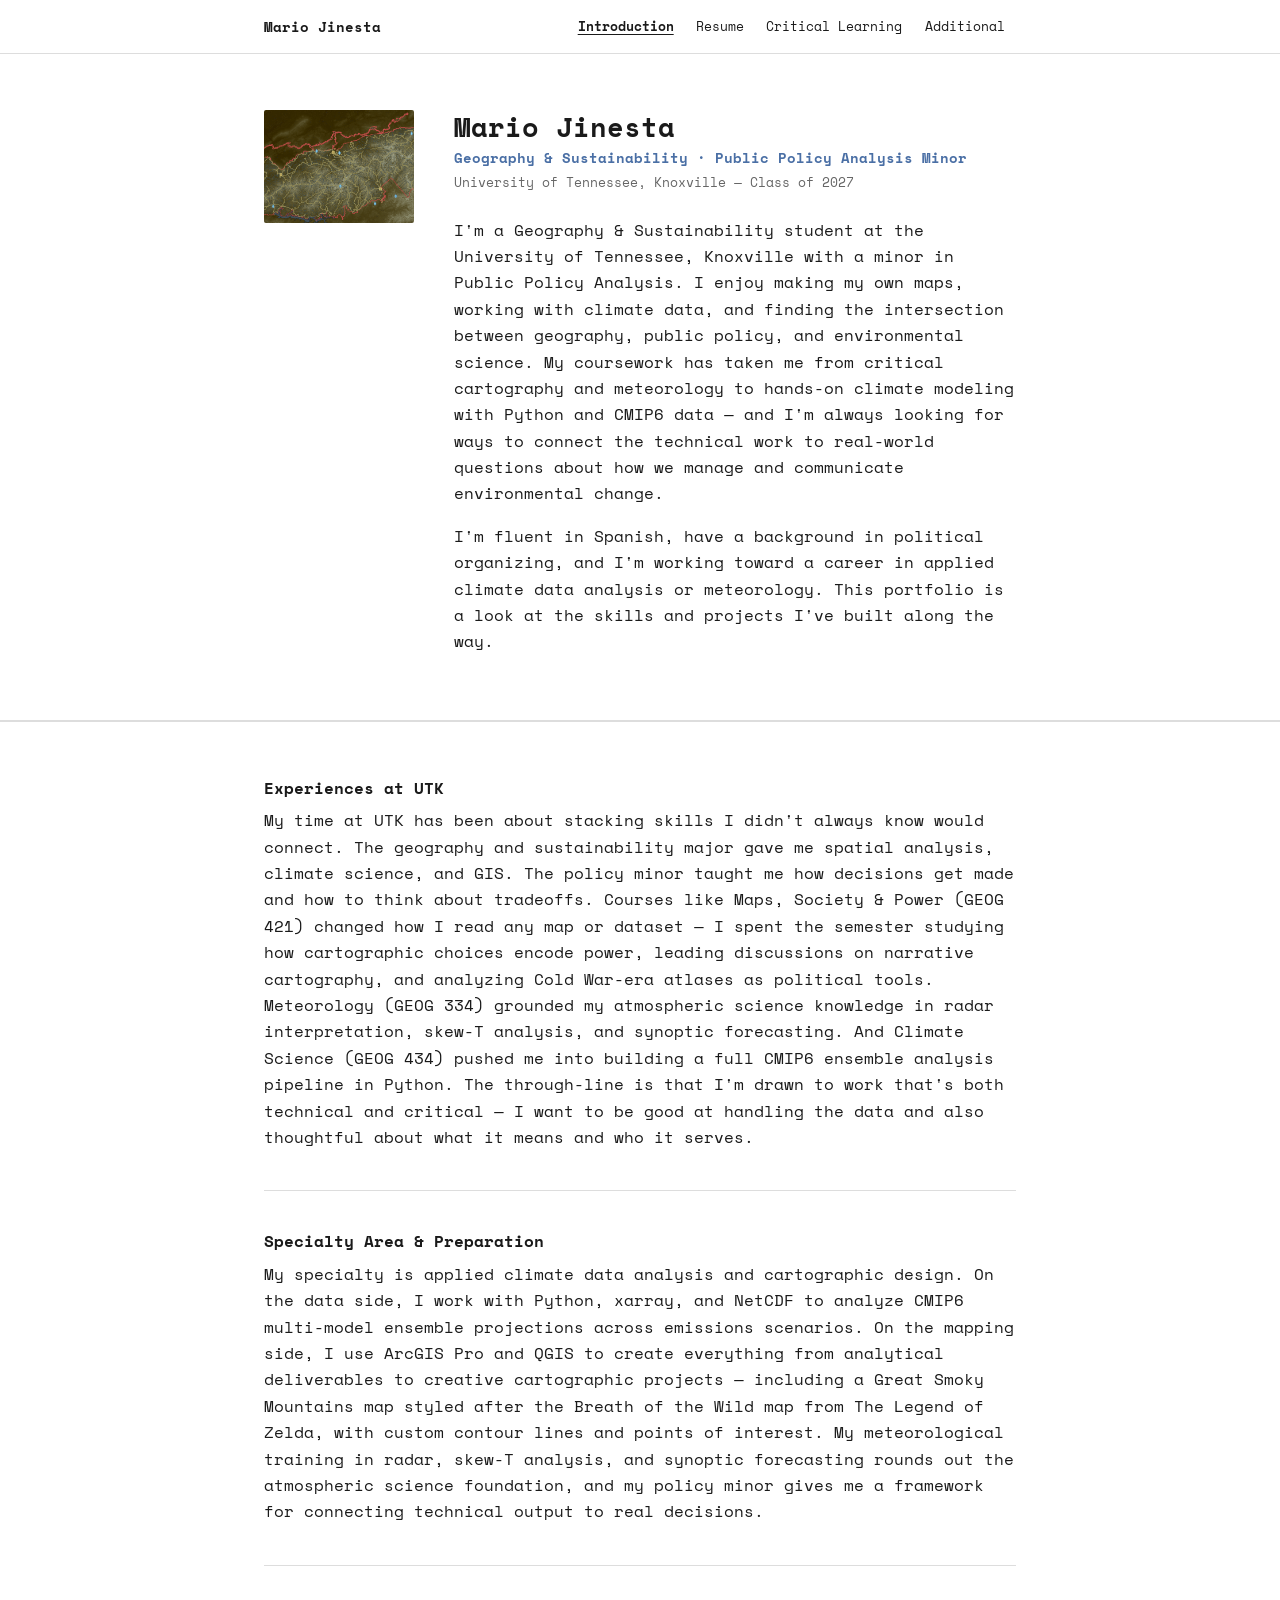
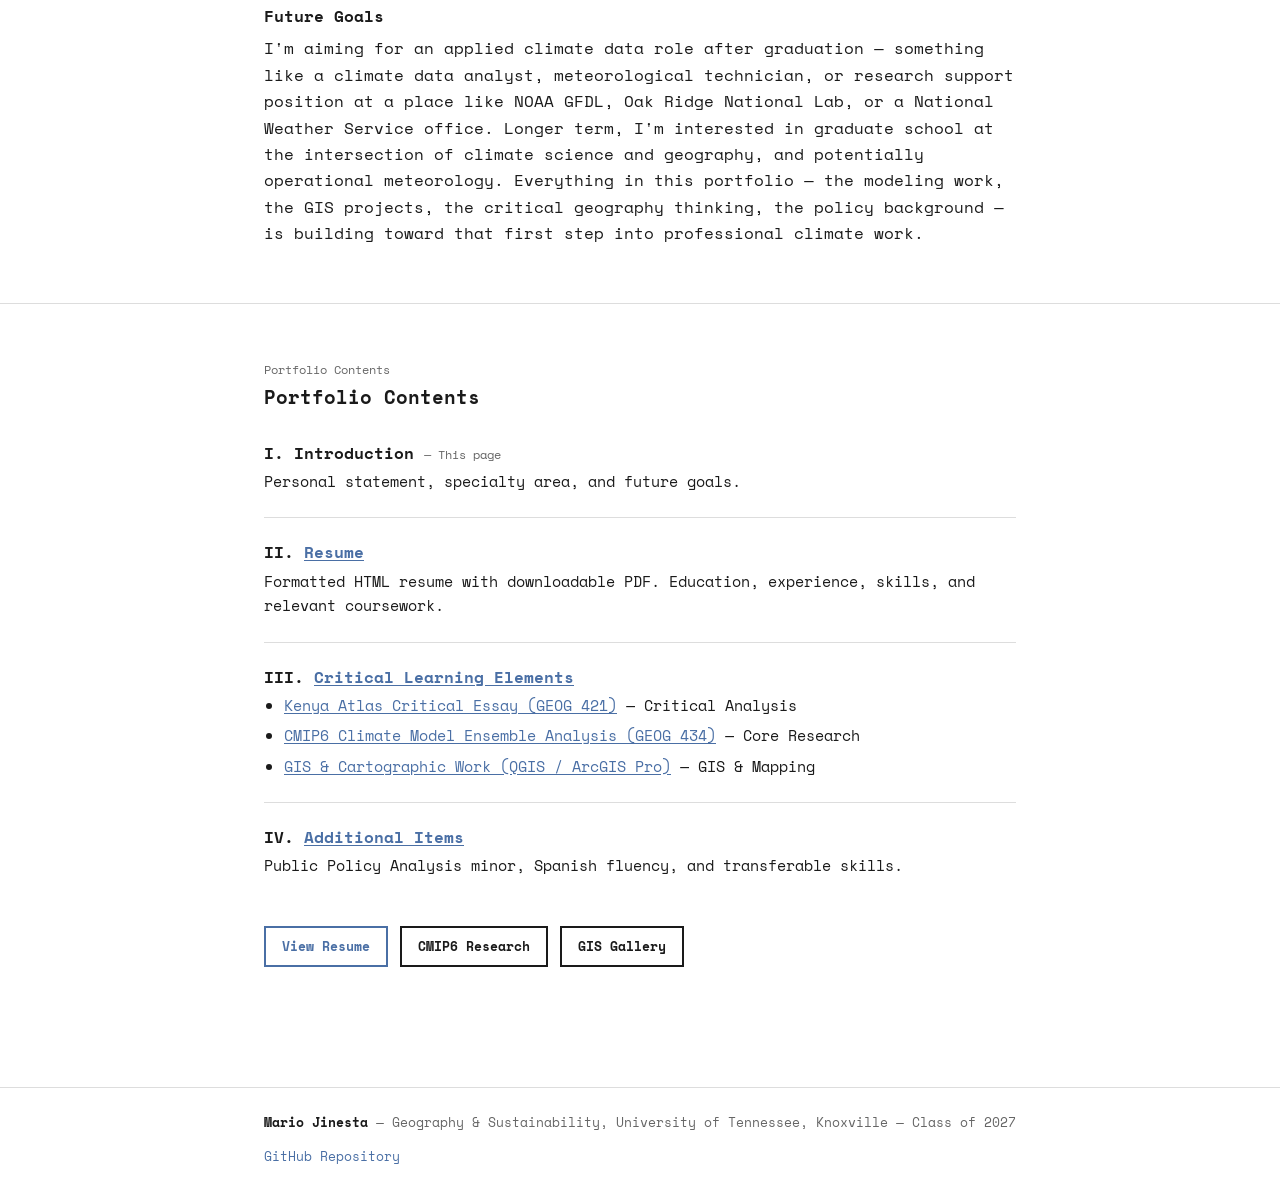
==== commit 433f7bac: "probably last one got rid of drop downs" ====
--- a/index.html
+++ b/index.html
@@ -22,21 +22,7 @@
     <ul class="nav-links" role="list">
       <li><a href="index.html" class="active">Introduction</a></li>
       <li><a href="resume.html">Resume</a></li>
-      <li>
-        <button class="nav-dropdown-btn" aria-expanded="false" aria-haspopup="true">
-          Critical Learning <span class="nav-arrow">▾</span>
-        </button>
-        <ul class="dropdown-menu" role="list">
-          <li class="dropdown-divider">Critical Analysis</li>
-          <li><a href="projects/cartography.html">Narrative &amp; Critical Cartography</a></li>
-          <li><a href="projects/meteorology.html">Meteorology Applied Skills</a></li>
-          <li><a href="projects/usability.html">Usability Testing Report</a></li>
-          <li class="dropdown-divider">Core Research</li>
-          <li><a href="projects/cmip6.html"><span class="drop-star">★ </span>CMIP6 Climate Analysis</a></li>
-          <li class="dropdown-divider">GIS &amp; Mapping</li>
-          <li><a href="projects/gis.html">GIS Project Gallery</a></li>
-        </ul>
-      </li>
+      <li><a href="critical-learning.html">Critical Learning</a></li>
       <li><a href="additional.html">Additional</a></li>
     </ul>
     <button class="nav-hamburger" aria-label="Toggle navigation menu" aria-expanded="false">
@@ -51,16 +37,7 @@
 
     <!-- Photo -->
     <div class="hero-photo">
-      <!-- TODO: [MJ] Replace with your actual headshot.
-           Rename your photo file to "headshot.jpg" (or .png/.webp)
-           and place it in assets/images/. Then swap the placeholder
-           div below for: <img src="assets/images/headshot.jpg" alt="Mario Jinesta"> -->
-      <div class="hero-photo-ph" role="img" aria-label="Headshot placeholder">
-        <svg width="48" height="48" viewBox="0 0 24 24" fill="none" stroke="currentColor" stroke-width="1.2" aria-hidden="true">
-          <circle cx="12" cy="8" r="4"/><path d="M4 20c0-4 3.6-7 8-7s8 3 8 7"/>
-        </svg>
-        <span>Add headshot to<br>assets/images/headshot.jpg</span>
-      </div>
+      <img src="assets/images/gsmn-zelda.png" alt="Great Smoky Mountains National Park styled after The Legend of Zelda: Breath of the Wild — custom QGIS map by Mario Jinesta" style="width:100%; aspect-ratio:4/3; object-fit:cover; border-radius:2px;">
     </div>
 
     <!-- Text -->
@@ -143,26 +120,24 @@
       </div>
 
       <div style="padding:1.5rem 0; border-bottom:1px solid var(--border);">
-        <h3 style="margin-bottom:.75rem;">III. Critical Learning Elements</h3>
+        <h3 style="margin-bottom:.4rem;">III. <a href="critical-learning.html">Critical Learning Elements</a></h3>
         <ul style="font-size:.93rem; display:flex; flex-direction:column; gap:.35rem; padding-left:1.25rem;">
-          <li><a href="projects/cartography.html">Narrative &amp; Critical Cartography (GEOG 421)</a> — Critical Analysis</li>
-          <li><a href="projects/meteorology.html">Meteorology Applied Skills (GEOG 334)</a> — Critical Analysis</li>
-          <li><a href="projects/usability.html">Usability Testing Report (ENGL 360)</a> — Critical Analysis</li>
-          <li><a href="projects/cmip6.html">★ CMIP6 Climate Model Ensemble Analysis (GEOG 434)</a> — Core Research</li>
-          <li><a href="projects/gis.html">GIS Project Gallery (QGIS / ArcGIS Pro)</a> — GIS &amp; Mapping</li>
+          <li><a href="critical-learning.html#kenya-essay">Kenya Atlas Critical Essay (GEOG 421)</a> — Critical Analysis</li>
+          <li><a href="critical-learning.html#cmip6">CMIP6 Climate Model Ensemble Analysis (GEOG 434)</a> — Core Research</li>
+          <li><a href="critical-learning.html#gis">GIS &amp; Cartographic Work (QGIS / ArcGIS Pro)</a> — GIS &amp; Mapping</li>
         </ul>
       </div>
 
       <div style="padding:1.5rem 0;">
         <h3 style="margin-bottom:.4rem;">IV. <a href="additional.html">Additional Items</a></h3>
-        <p style="margin:0; font-size:.93rem;">Public Policy Analysis minor, Spanish fluency, and supplementary data projects.</p>
+        <p style="margin:0; font-size:.93rem;">Public Policy Analysis minor, Spanish fluency, and transferable skills.</p>
       </div>
     </div>
 
     <div class="btn-group">
       <a href="resume.html" class="btn btn-primary">View Resume</a>
-      <a href="projects/cmip6.html" class="btn btn-outline">★ CMIP6 Research Project</a>
-      <a href="projects/gis.html" class="btn btn-outline">GIS Gallery</a>
+      <a href="critical-learning.html#cmip6" class="btn btn-outline">CMIP6 Research</a>
+      <a href="critical-learning.html#gis" class="btn btn-outline">GIS Gallery</a>
     </div>
   </div>
 </section>
@@ -174,7 +149,6 @@
       <strong>Mario Jinesta</strong> &mdash; Geography &amp; Sustainability, University of Tennessee, Knoxville &mdash; Class of 2027
     </div>
     <div class="footer-right">
-      <!-- TODO: [MJ] Replace USERNAME with your GitHub username -->
       <a href="https://github.com/mariojnesta/portfolio_marioj" target="_blank" rel="noopener">GitHub Repository</a>
     </div>
   </div>
